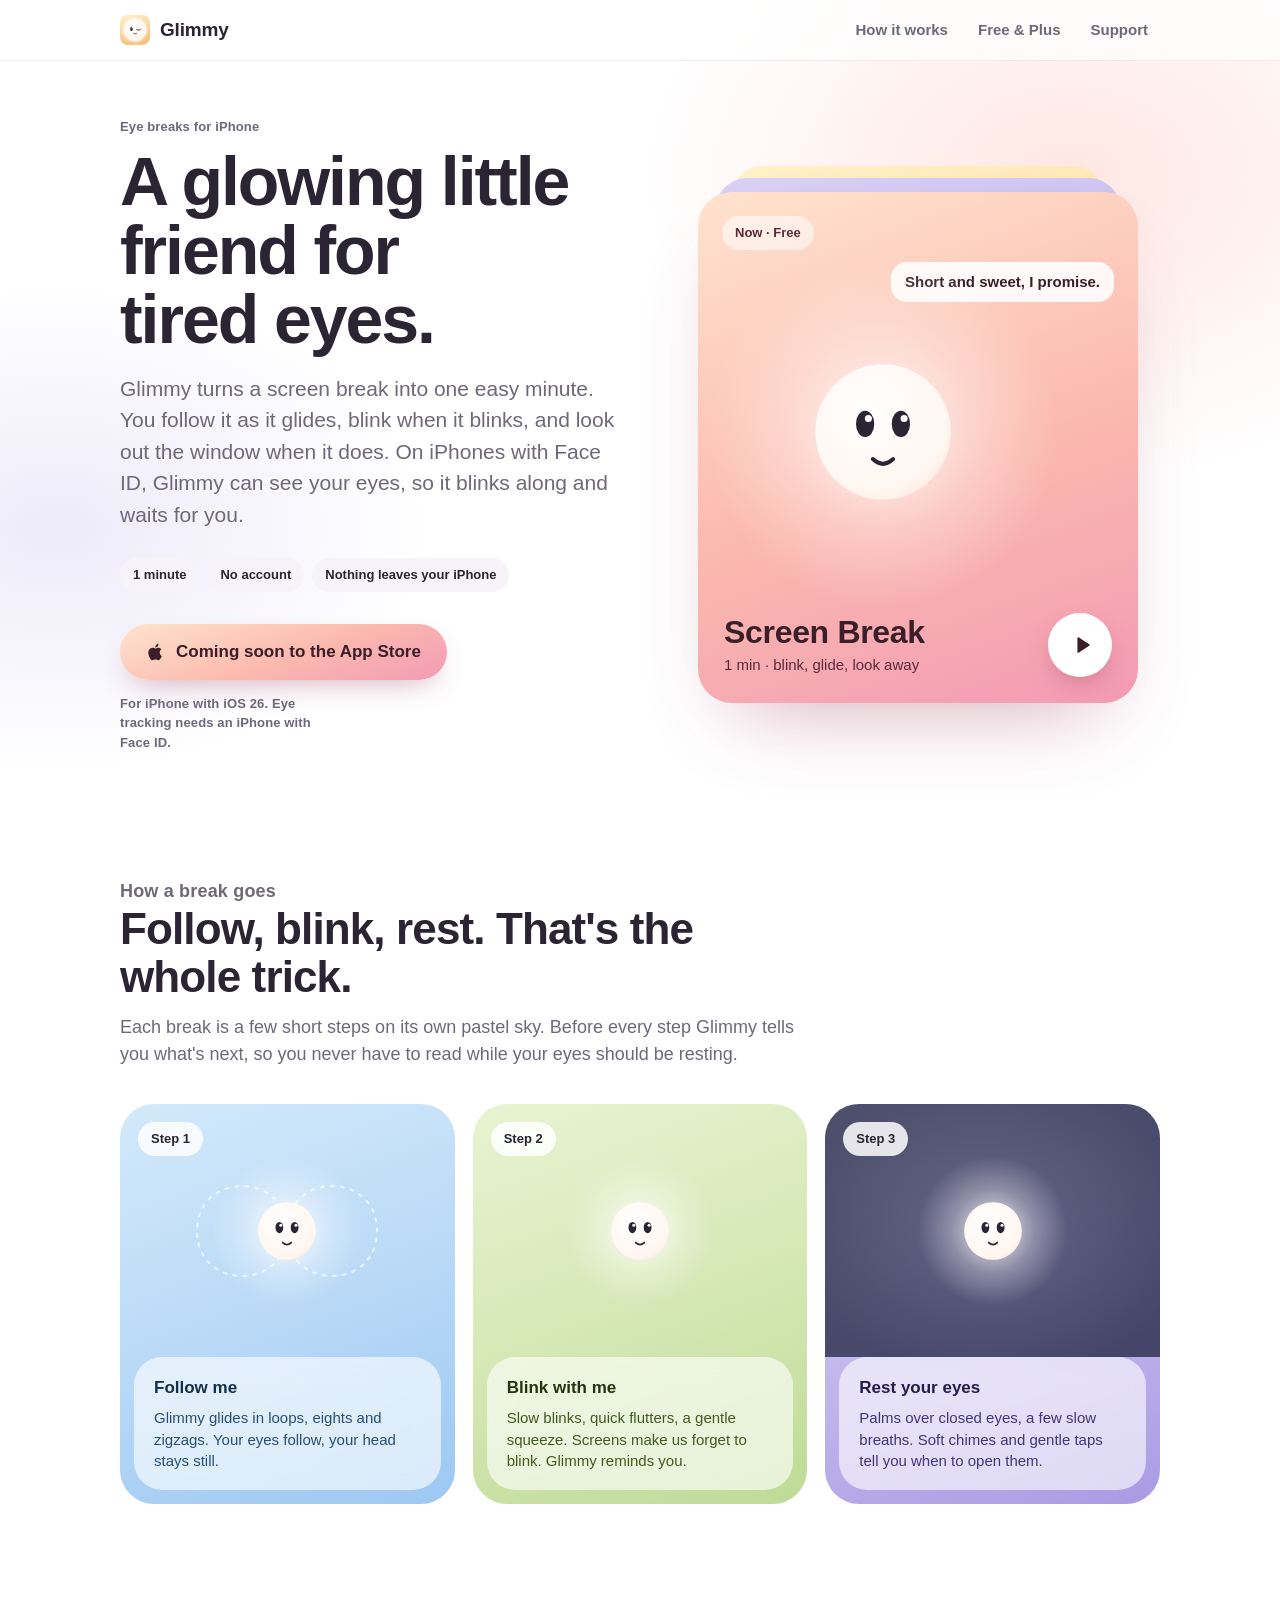
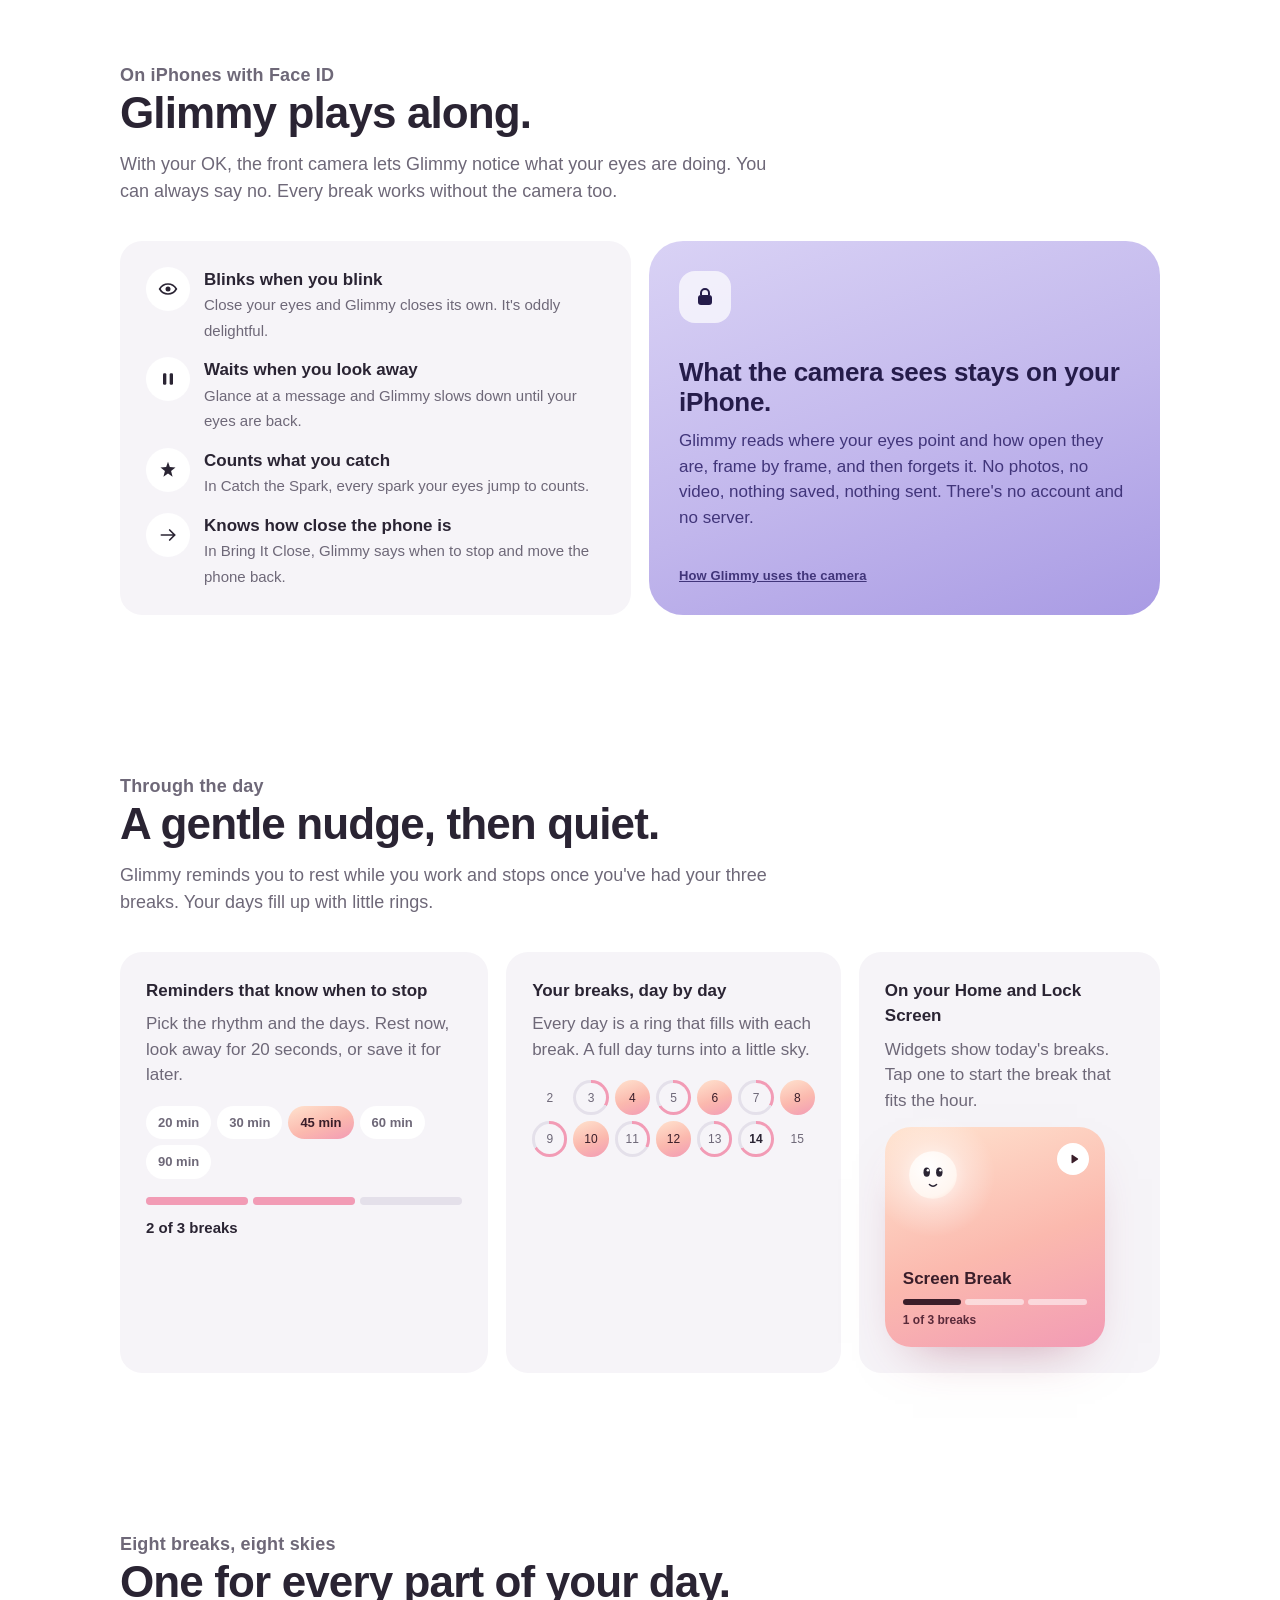
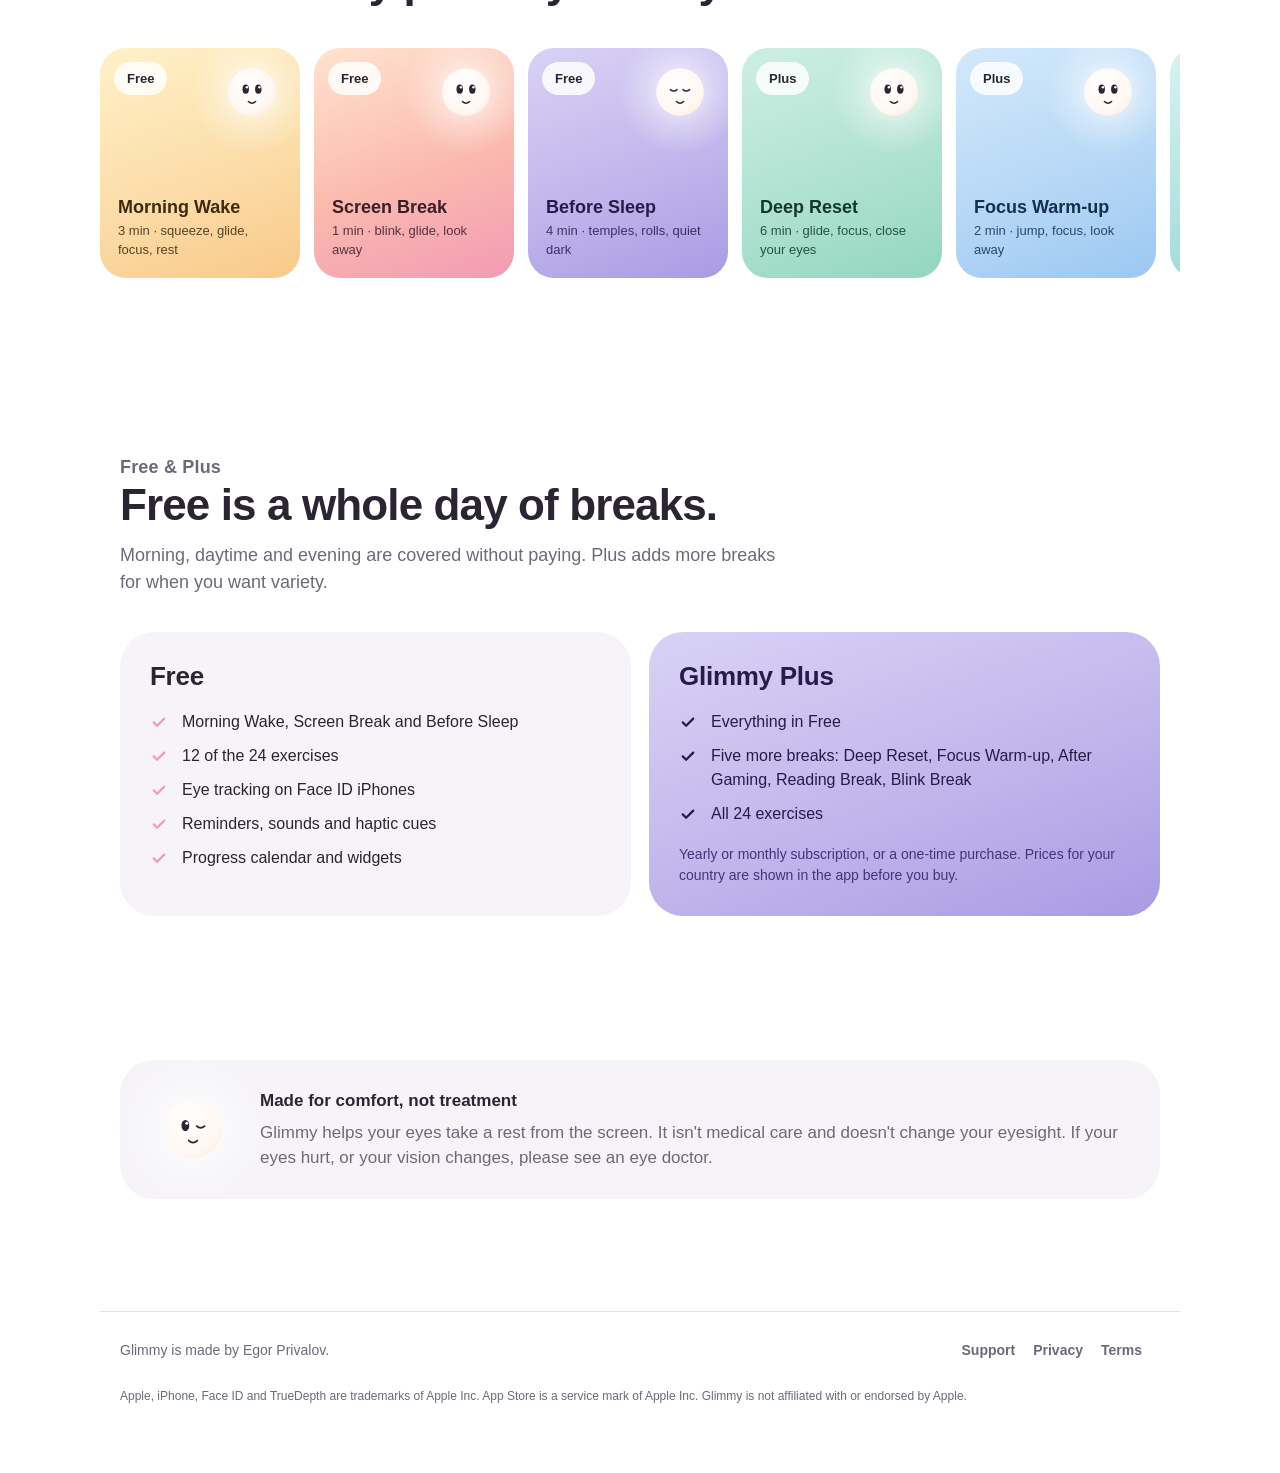
==== index.html @ bb78a847 "Glimmy website: home, privacy, terms, support" ====
<!doctype html>
<html lang="en">
<head>
  <meta charset="utf-8">
  <meta name="viewport" content="width=device-width, initial-scale=1, viewport-fit=cover">
  <title>Glimmy: eye breaks with a glowing friend</title>
  <meta name="description" content="Glimmy is a one-minute eye break for screen days. Follow a glowing little friend, blink with it and look away. On Face ID iPhones it blinks with you and waits when you look away.">
  <meta name="theme-color" content="#FFFFFF">
  <meta property="og:title" content="Glimmy: eye breaks with a glowing friend">
  <meta property="og:description" content="One-minute eye breaks for screen days, with a glowing little friend that blinks with you.">
  <meta property="og:image" content="https://eprivalovdev.github.io/Glimmy-ios/og.png">
  <meta property="og:type" content="website">
  <meta name="twitter:card" content="summary_large_image">
  <link rel="icon" type="image/png" href="favicon.png">
  <link rel="apple-touch-icon" href="apple-touch-icon.png">
  <link rel="stylesheet" href="style.css">
</head>
<body>
<a class="skip" href="#main">Skip to content</a>

<header class="nav">
  <div class="wrap">
    <a class="brand" href="./"><img src="icon.png" alt="">Glimmy</a>
    <nav aria-label="Main">
      <ul>
        <li class="hide-sm"><a class="link" href="#how">How it works</a></li>
        <li class="hide-sm"><a class="link" href="#plans">Free &amp; Plus</a></li>
        <li><a class="link" href="support.html">Support</a></li>
      </ul>
    </nav>
  </div>
</header>

<main id="main">

  <section class="hero" aria-labelledby="hero-title">
    <div class="wrap">
      <div>
        <p class="footnote kicker">Eye breaks for iPhone</p>
        <h1 id="hero-title" class="display">A glowing little friend for tired&nbsp;eyes.</h1>
        <p class="lede">Glimmy turns a screen break into one easy minute. You follow it as it glides, blink when it blinks, and look out the window when it does. On iPhones with Face ID, Glimmy can see your eyes, so it blinks along and waits for you.</p>
        <ul class="facts">
          <li class="chip">1 minute</li>
          <li class="chip">No account</li>
          <li class="chip">Nothing leaves your iPhone</li>
        </ul>
        <div class="cta">
          <span class="pill soon" role="note">
            <svg viewBox="0 0 24 24" aria-hidden="true"><path fill="currentColor" d="M16.4 12.6c0-2.5 2-3.7 2.1-3.8-1.2-1.7-3-1.9-3.6-2-1.5-.2-3 .9-3.8.9-.8 0-2-.9-3.3-.8-1.7 0-3.2 1-4.1 2.5-1.8 3-.5 7.5 1.2 10 .8 1.2 1.8 2.6 3.1 2.5 1.3 0 1.7-.8 3.3-.8 1.5 0 1.9.8 3.3.8 1.4 0 2.2-1.2 3-2.4.9-1.4 1.3-2.7 1.3-2.8 0 0-2.5-1-2.5-4.1zM14 5.2c.7-.8 1.1-1.9 1-3-1 0-2.1.7-2.8 1.5-.6.7-1.2 1.8-1 2.9 1.1.1 2.1-.6 2.8-1.4z"/></svg>
            Coming soon to the App&nbsp;Store
          </span>
          <span class="footnote">For iPhone with iOS 26. Eye tracking needs an iPhone with Face&nbsp;ID.</span>
        </div>
      </div>

      <div class="stack" aria-label="A Glimmy break card: Screen Break, 1 minute">
        <div class="back b1"></div>
        <div class="back b2"></div>
        <div class="sky-card">
          <span class="chip badge">Now · Free</span>
          <div class="bubble" data-lines="Short and sweet, I promise.|One minute together?|The screen can wait a bit.|Come glide with me."></div>
          <div class="hero-glimmy" data-glimmy></div>
          <div class="card-text">
            <p class="headline">Screen Break</p>
            <p>1 min · blink, glide, look away</p>
          </div>
          <span class="play" aria-hidden="true"><svg viewBox="0 0 24 24"><path fill="#3A1E2A" d="M7 4.5v15c0 .8.9 1.3 1.6.8l11.3-7.5c.6-.4.6-1.2 0-1.6L8.6 3.7C7.9 3.2 7 3.7 7 4.5z"/></svg></span>
        </div>
      </div>
    </div>
  </section>

  <section id="how" aria-labelledby="how-title">
    <div class="wrap">
      <div class="section-head reveal">
        <p class="footnote kicker">How a break goes</p>
        <h2 id="how-title" class="title">Follow, blink, rest. That's the whole trick.</h2>
        <p>Each break is a few short steps on its own pastel sky. Before every step Glimmy tells you what's next, so you never have to read while your eyes should be resting.</p>
      </div>
      <div class="scenes">
        <article class="scene noon reveal">
          <div class="stage">
            <span class="chip step">Step 1</span>
            <svg class="trail" viewBox="-110 -75 220 150" aria-hidden="true"><path d="M 0 0 C 0 -60, 90 -60, 90 0 C 90 60, 0 60, 0 0 C 0 -60, -90 -60, -90 0 C -90 60, 0 60, 0 0" fill="none" stroke="#fff" stroke-width="2" stroke-dasharray="3 7" stroke-linecap="round"/></svg>
            <div class="mini" data-glimmy></div>
          </div>
          <div class="panel">
            <h3 class="heading">Follow me</h3>
            <p>Glimmy glides in loops, eights and zigzags. Your eyes follow, your head stays still.</p>
          </div>
        </article>
        <article class="scene spring reveal">
          <div class="stage">
            <span class="chip step">Step 2</span>
            <div class="mini" data-glimmy></div>
          </div>
          <div class="panel">
            <h3 class="heading">Blink with me</h3>
            <p>Slow blinks, quick flutters, a gentle squeeze. Screens make us forget to blink. Glimmy reminds you.</p>
          </div>
        </article>
        <article class="scene dusk reveal">
          <div class="stage">
            <div class="night"></div>
            <span class="chip step">Step 3</span>
            <div class="mini" data-glimmy></div>
          </div>
          <div class="panel">
            <h3 class="heading">Rest your eyes</h3>
            <p>Palms over closed eyes, a few slow breaths. Soft chimes and gentle taps tell you when to open them.</p>
          </div>
        </article>
      </div>
    </div>
  </section>

  <section aria-labelledby="plays-title">
    <div class="wrap">
      <div class="section-head reveal">
        <p class="footnote kicker">On iPhones with Face ID</p>
        <h2 id="plays-title" class="title">Glimmy plays along.</h2>
        <p>With your OK, the front camera lets Glimmy notice what your eyes are doing. You can always say no. Every break works without the camera too.</p>
      </div>
      <div class="plays">
        <div class="tile reveal">
          <ul class="points">
            <li><span class="ico"><svg viewBox="0 0 24 24" aria-hidden="true"><path fill="none" stroke="#2A2433" stroke-width="2" stroke-linecap="round" d="M2 12s3.5-6 10-6 10 6 10 6-3.5 6-10 6S2 12 2 12z"/><circle cx="12" cy="12" r="3" fill="#2A2433"/></svg></span>
              <div><strong>Blinks when you blink</strong><span>Close your eyes and Glimmy closes its own. It's oddly delightful.</span></div></li>
            <li><span class="ico"><svg viewBox="0 0 24 24" aria-hidden="true"><rect x="6" y="5" width="4" height="14" rx="1.5" fill="#2A2433"/><rect x="14" y="5" width="4" height="14" rx="1.5" fill="#2A2433"/></svg></span>
              <div><strong>Waits when you look away</strong><span>Glance at a message and Glimmy slows down until your eyes are back.</span></div></li>
            <li><span class="ico"><svg viewBox="0 0 24 24" aria-hidden="true"><path fill="#2A2433" d="M12 2l2.2 6.3L21 9l-5.3 4.1L17.5 20 12 16.3 6.5 20l1.8-6.9L3 9l6.8-.7z"/></svg></span>
              <div><strong>Counts what you catch</strong><span>In Catch the Spark, every spark your eyes jump to counts.</span></div></li>
            <li><span class="ico"><svg viewBox="0 0 24 24" aria-hidden="true"><path fill="none" stroke="#2A2433" stroke-width="2" stroke-linecap="round" d="M4 12h16M14 6l6 6-6 6"/></svg></span>
              <div><strong>Knows how close the phone is</strong><span>In Bring It Close, Glimmy says when to stop and move the phone back.</span></div></li>
          </ul>
        </div>
        <div class="privacy-card reveal">
          <div class="lock"><svg viewBox="0 0 24 24" width="24" height="24" aria-hidden="true"><rect x="5" y="10" width="14" height="10" rx="3" fill="#251C4A"/><path d="M8 10V8a4 4 0 018 0v2" fill="none" stroke="#251C4A" stroke-width="2"/></svg></div>
          <div>
            <h3 class="headline">What the camera sees stays on your iPhone.</h3>
            <p>Glimmy reads where your eyes point and how open they are, frame by frame, and then forgets it. No photos, no video, nothing saved, nothing sent. There's no account and no server.</p>
          </div>
          <a class="footnote" href="privacy.html#camera" style="color:#41357A">How Glimmy uses the camera</a>
        </div>
      </div>
    </div>
  </section>

  <section aria-labelledby="day-title">
    <div class="wrap">
      <div class="section-head reveal">
        <p class="footnote kicker">Through the day</p>
        <h2 id="day-title" class="title">A gentle nudge, then quiet.</h2>
        <p>Glimmy reminds you to rest while you work and stops once you've had your three breaks. Your days fill up with little rings.</p>
      </div>
      <div class="day">
        <div class="tile reveal">
          <h3 class="heading">Reminders that know when to stop</h3>
          <p>Pick the rhythm and the days. Rest now, look away for 20 seconds, or save it for later.</p>
          <div class="rhythm" aria-hidden="true"><span>20 min</span><span>30 min</span><span class="sel">45 min</span><span>60 min</span><span>90 min</span></div>
          <div class="bars" aria-hidden="true"><i class="on"></i><i class="on"></i><i></i></div>
          <span class="subhead" style="color:var(--ink);font-weight:600">2 of 3 breaks</span>
        </div>
        <div class="tile reveal">
          <h3 class="heading">Your breaks, day by day</h3>
          <p>Every day is a ring that fills with each break. A full day turns into a little sky.</p>
          <div class="cal" aria-hidden="true">
            <b class="none"><span>2</span></b><b style="--p:33"><span>3</span></b><b class="full"><span>4</span></b><b style="--p:66"><span>5</span></b><b class="full"><span>6</span></b><b style="--p:33"><span>7</span></b><b class="full"><span>8</span></b>
            <b style="--p:66"><span>9</span></b><b class="full"><span>10</span></b><b style="--p:33"><span>11</span></b><b class="full"><span>12</span></b><b style="--p:66"><span>13</span></b><b class="today" style="--p:66"><span>14</span></b><b class="none"><span>15</span></b>
          </div>
        </div>
        <div class="tile widget-tile reveal">
          <div>
            <h3 class="heading">On your Home and Lock Screen</h3>
            <p>Widgets show today's breaks. Tap one to start the break that fits the hour.</p>
          </div>
          <div class="mini-widget" aria-hidden="true">
            <div class="g" data-glimmy></div>
            <span class="pd"><svg viewBox="0 0 24 24"><path fill="#3A1E2A" d="M7 4.5v15c0 .8.9 1.3 1.6.8l11.3-7.5c.6-.4.6-1.2 0-1.6L8.6 3.7C7.9 3.2 7 3.7 7 4.5z"/></svg></span>
            <strong>Screen Break</strong>
            <div class="wbars"><i class="on"></i><i></i><i></i></div>
            <small>1 of 3 breaks</small>
          </div>
        </div>
      </div>
    </div>
  </section>

  <section aria-labelledby="prog-title">
    <div class="wrap">
      <div class="section-head reveal">
        <p class="footnote kicker">Eight breaks, eight skies</p>
        <h2 id="prog-title" class="title">One for every part of your day.</h2>
      </div>
      <div class="programs reveal" role="list">
        <div class="prog" role="listitem" style="background:var(--sunrise);color:#3E2A10"><span class="chip">Free</span><div class="g" data-glimmy></div><p class="heading">Morning Wake</p><small>3 min · squeeze, glide, focus, rest</small></div>
        <div class="prog" role="listitem" style="background:var(--dawn);color:#3A1E2A"><span class="chip">Free</span><div class="g" data-glimmy></div><p class="heading">Screen Break</p><small>1 min · blink, glide, look away</small></div>
        <div class="prog" role="listitem" style="background:var(--dusk);color:#251C4A"><span class="chip">Free</span><div class="g" data-glimmy="sleepy"></div><p class="heading">Before Sleep</p><small>4 min · temples, rolls, quiet dark</small></div>
        <div class="prog" role="listitem" style="background:var(--meadow);color:#12382C"><span class="chip">Plus</span><div class="g" data-glimmy></div><p class="heading">Deep Reset</p><small>6 min · glide, focus, close your eyes</small></div>
        <div class="prog" role="listitem" style="background:var(--noon);color:#13304D"><span class="chip">Plus</span><div class="g" data-glimmy></div><p class="heading">Focus Warm-up</p><small>2 min · jump, focus, look away</small></div>
        <div class="prog" role="listitem" style="background:var(--lagoon);color:#0F3936"><span class="chip">Plus</span><div class="g" data-glimmy="wink"></div><p class="heading">After Gaming</p><small>3 min · blink, spiral, soft gaze</small></div>
        <div class="prog" role="listitem" style="background:var(--blossom);color:#3E1729"><span class="chip">Plus</span><div class="g" data-glimmy></div><p class="heading">Reading Break</p><small>2 min · zigzag, near, far</small></div>
        <div class="prog" role="listitem" style="background:var(--spring);color:#26340F"><span class="chip">Plus</span><div class="g" data-glimmy></div><p class="heading">Blink Break</p><small>1 min · slow, flutter, burst, squeeze</small></div>
      </div>
    </div>
  </section>

  <section id="plans" aria-labelledby="plans-title">
    <div class="wrap">
      <div class="section-head reveal">
        <p class="footnote kicker">Free &amp; Plus</p>
        <h2 id="plans-title" class="title">Free is a whole day of breaks.</h2>
        <p>Morning, daytime and evening are covered without paying. Plus adds more breaks for when you want variety.</p>
      </div>
      <div class="plans">
        <div class="plan free reveal">
          <h3 class="headline">Free</h3>
          <ul>
            <li><svg viewBox="0 0 24 24" aria-hidden="true"><path fill="none" stroke="#F29BB5" stroke-width="3" stroke-linecap="round" stroke-linejoin="round" d="M5 12.5l4.5 4.5L19 7.5"/></svg>Morning Wake, Screen Break and Before Sleep</li>
            <li><svg viewBox="0 0 24 24" aria-hidden="true"><path fill="none" stroke="#F29BB5" stroke-width="3" stroke-linecap="round" stroke-linejoin="round" d="M5 12.5l4.5 4.5L19 7.5"/></svg>12 of the 24 exercises</li>
            <li><svg viewBox="0 0 24 24" aria-hidden="true"><path fill="none" stroke="#F29BB5" stroke-width="3" stroke-linecap="round" stroke-linejoin="round" d="M5 12.5l4.5 4.5L19 7.5"/></svg>Eye tracking on Face ID iPhones</li>
            <li><svg viewBox="0 0 24 24" aria-hidden="true"><path fill="none" stroke="#F29BB5" stroke-width="3" stroke-linecap="round" stroke-linejoin="round" d="M5 12.5l4.5 4.5L19 7.5"/></svg>Reminders, sounds and haptic cues</li>
            <li><svg viewBox="0 0 24 24" aria-hidden="true"><path fill="none" stroke="#F29BB5" stroke-width="3" stroke-linecap="round" stroke-linejoin="round" d="M5 12.5l4.5 4.5L19 7.5"/></svg>Progress calendar and widgets</li>
          </ul>
        </div>
        <div class="plan plus reveal">
          <h3 class="headline">Glimmy Plus</h3>
          <ul>
            <li><svg viewBox="0 0 24 24" aria-hidden="true"><path fill="none" stroke="#251C4A" stroke-width="3" stroke-linecap="round" stroke-linejoin="round" d="M5 12.5l4.5 4.5L19 7.5"/></svg>Everything in Free</li>
            <li><svg viewBox="0 0 24 24" aria-hidden="true"><path fill="none" stroke="#251C4A" stroke-width="3" stroke-linecap="round" stroke-linejoin="round" d="M5 12.5l4.5 4.5L19 7.5"/></svg>Five more breaks: Deep Reset, Focus Warm-up, After Gaming, Reading Break, Blink Break</li>
            <li><svg viewBox="0 0 24 24" aria-hidden="true"><path fill="none" stroke="#251C4A" stroke-width="3" stroke-linecap="round" stroke-linejoin="round" d="M5 12.5l4.5 4.5L19 7.5"/></svg>All 24 exercises</li>
          </ul>
          <p class="note">Yearly or monthly subscription, or a one-time purchase. Prices for your country are shown in the app before you buy.</p>
        </div>
      </div>
    </div>
  </section>

  <section aria-label="A note on comfort">
    <div class="wrap">
      <div class="gentle reveal">
        <div class="g" data-glimmy="wink"></div>
        <div>
          <h2 class="heading">Made for comfort, not treatment</h2>
          <p>Glimmy helps your eyes take a rest from the screen. It isn't medical care and doesn't change your eyesight. If your eyes hurt, or your vision changes, please see an eye doctor.</p>
        </div>
      </div>
    </div>
  </section>

</main>

<footer>
  <div class="wrap">
    <span>Glimmy is made by Egor Privalov.</span>
    <nav aria-label="Footer"><a href="support.html">Support</a><a href="privacy.html">Privacy</a><a href="terms.html">Terms</a></nav>
    <p class="tm">Apple, iPhone, Face ID and TrueDepth are trademarks of Apple Inc. App Store is a service mark of Apple Inc. Glimmy is not affiliated with or endorsed by Apple.</p>
  </div>
</footer>

<script src="site.js"></script>
</body>
</html>
---- style.css ----
/* Glimmy site. The app's own design system on the web: pastel program skies, the glowing Glimmy, frosted panels,
   tiles and pills (docs/design-system.md). Light only, like the app. System font = SF Pro on Apple devices. */

:root {
  --ink: #2A2433;
  --sub: #6E6878;
  --tile: #F6F4F8;
  --track: #E4E0EA;
  --bg: #FFFFFF;
  --accent: #F29BB5;

  --dawn: linear-gradient(160deg, #FFE3CF 0%, #FBB9AE 55%, #F29BB5 100%);
  --sunrise: linear-gradient(160deg, #FFF1C9 0%, #FCDDA9 55%, #F9C98A 100%);
  --meadow: linear-gradient(160deg, #CDEFE3 0%, #B0E2D1 55%, #93D6C0 100%);
  --dusk: linear-gradient(160deg, #D9D2F5 0%, #C1B6EC 55%, #A99BE4 100%);
  --noon: linear-gradient(160deg, #D3E9FB 0%, #B7D8F6 55%, #9CC8F2 100%);
  --lagoon: linear-gradient(160deg, #D6F3F1 0%, #B2E3E0 55%, #8FD3CF 100%);
  --blossom: linear-gradient(160deg, #F9DDE8 0%, #F0C2D5 55%, #E7A8C2 100%);
  --spring: linear-gradient(160deg, #E9F3D2 0%, #D3E7B3 55%, #BEDB95 100%);

  --r-card: 34px;
  --r-panel: 28px;
  --r-tile: 22px;
  --side: 20px;
  --max: 1080px;
  --ease-open: cubic-bezier(0.22, 0.9, 0.24, 1);
  color-scheme: light;
}

* { box-sizing: border-box; }
html { -webkit-text-size-adjust: 100%; scroll-behavior: smooth; }
body {
  margin: 0;
  background: var(--bg);
  color: var(--ink);
  font-family: -apple-system, BlinkMacSystemFont, "SF Pro Text", "Inter", "Segoe UI", Roboto, sans-serif;
  font-size: 17px;
  line-height: 1.5;
  -webkit-font-smoothing: antialiased;
  overflow-x: hidden;
}
img { max-width: 100%; display: block; }
a { color: inherit; }
.skip { position: absolute; left: -9999px; }
.skip:focus { left: 12px; top: 12px; background: #fff; padding: 8px 12px; border-radius: 12px; z-index: 10; }

/* Type scale (the app's TypeStyle) */
.display { font-size: clamp(40px, 7vw, 68px); line-height: 1.02; font-weight: 800; letter-spacing: -0.03em; margin: 0; }
.title { font-size: clamp(30px, 4.4vw, 44px); line-height: 1.08; font-weight: 800; letter-spacing: -0.02em; margin: 0; }
.headline { font-size: 26px; line-height: 1.15; font-weight: 700; letter-spacing: -0.01em; margin: 0; }
.heading { font-size: 17px; font-weight: 700; margin: 0; }
.subhead { font-size: 15px; font-weight: 500; color: var(--sub); }
.footnote { font-size: 13px; font-weight: 600; color: var(--sub); letter-spacing: 0.01em; }
.lede { font-size: clamp(18px, 2vw, 21px); line-height: 1.5; color: var(--sub); margin: 18px 0 0; max-width: 34em; }

.wrap { max-width: var(--max); margin: 0 auto; padding: 0 var(--side); }

/* Nav */
.nav { position: sticky; top: 0; z-index: 5; backdrop-filter: saturate(1.4) blur(18px); -webkit-backdrop-filter: saturate(1.4) blur(18px);
  background: rgba(255, 255, 255, 0.72); border-bottom: 1px solid rgba(228, 224, 234, 0.6); }
.nav .wrap { display: flex; align-items: center; justify-content: space-between; height: 60px; }
.brand { display: flex; align-items: center; gap: 10px; text-decoration: none; font-weight: 800; font-size: 19px; letter-spacing: -0.01em; }
.brand img { width: 30px; height: 30px; border-radius: 8px; }
.nav ul { display: flex; gap: 6px; list-style: none; margin: 0; padding: 0; }
.nav a.link { text-decoration: none; font-size: 15px; font-weight: 600; color: var(--sub); padding: 8px 12px; border-radius: 999px; transition: background .2s, color .2s; }
.nav a.link:hover, .nav a.link[aria-current="page"] { background: var(--tile); color: var(--ink); }
@media (max-width: 560px) { .nav .hide-sm { display: none; } }

/* Pills */
.pill { display: inline-flex; align-items: center; gap: 10px; height: 56px; padding: 0 26px; border-radius: 999px; font-weight: 700;
  font-size: 17px; text-decoration: none; background: var(--dawn); color: #3A1E2A; box-shadow: 0 12px 30px -12px rgba(160, 60, 90, .45);
  transition: transform .2s var(--ease-open); }
.pill:hover { transform: translateY(-1px) scale(1.01); }
.pill:active { transform: scale(0.96); }
.pill.soon { cursor: default; }
.pill svg { width: 20px; height: 20px; }
.chip { display: inline-flex; align-items: center; gap: 6px; padding: 7px 13px; border-radius: 999px; font-size: 13px; font-weight: 600;
  background: rgba(255, 255, 255, 0.85); color: var(--ink); }

/* ───────── Hero ───────── */
.hero { position: relative; padding: 56px 0 40px; }
.hero::before { content: ""; position: absolute; inset: -20% -10% auto; height: 120%; z-index: -1;
  background: radial-gradient(40% 50% at 78% 30%, rgba(251, 185, 174, .35), transparent 70%),
              radial-gradient(35% 40% at 12% 70%, rgba(193, 182, 236, .28), transparent 70%); }
.hero .wrap { display: grid; grid-template-columns: 1.05fr 1fr; gap: 48px; align-items: center; }
.hero .facts { display: flex; flex-wrap: wrap; gap: 8px; margin: 28px 0 0; padding: 0; list-style: none; }
.hero .facts li { background: var(--tile); }
.hero .cta { margin-top: 32px; display: flex; flex-wrap: wrap; align-items: center; gap: 14px; }
.hero .cta .footnote { max-width: 16em; }
@media (max-width: 860px) { .hero .wrap { grid-template-columns: 1fr; gap: 36px; } .hero { padding-top: 32px; } }

/* The stack of sky cards behind the hero card (like Today) */
.stack { position: relative; aspect-ratio: 0.82; max-width: 440px; width: 100%; justify-self: center; }
.stack .back { position: absolute; left: 0; right: 0; bottom: 0; top: 26px; border-radius: var(--r-card); }
.stack .back.b1 { background: var(--sunrise); transform: translateY(-26px) scale(0.84); transform-origin: top center; }
.stack .back.b2 { background: var(--dusk); transform: translateY(-14px) scale(0.92); transform-origin: top center; }
.sky-card { position: absolute; left: 0; right: 0; bottom: 0; top: 26px; border-radius: var(--r-card); background: var(--dawn); overflow: hidden;
  box-shadow: 0 40px 80px -40px rgba(160, 60, 90, .45); }
.sky-card .badge { position: absolute; left: 24px; top: 24px; color: #5A2A3A; background: rgba(255, 255, 255, .55); }
.sky-card .bubble { position: absolute; right: 24px; top: 70px; max-width: 58%; background: rgba(255, 255, 255, .88); color: #3A1E2A;
  border-radius: 16px; padding: 10px 14px; font-size: 15px; font-weight: 600; line-height: 1.3;
  opacity: 0; transform: translate(-10px, 8px) scale(.85); transform-origin: left bottom;
  transition: opacity .45s var(--ease-open), transform .45s cubic-bezier(.34, 1.4, .5, 1); }
.sky-card .bubble.on { opacity: 1; transform: none; }
.sky-card .card-text { position: absolute; left: 26px; right: 110px; bottom: 26px; color: #3A1E2A; }
.sky-card .card-text .headline { font-size: clamp(26px, 3.2vw, 32px); font-weight: 800; color: #3A1E2A; margin: 0; }
.sky-card .card-text p:not(.headline) { margin: 4px 0 0; font-size: 15px; font-weight: 500; color: #5A2A3A; }
.sky-card .play { position: absolute; right: 26px; bottom: 26px; width: 64px; height: 64px; border-radius: 50%; background: #fff;
  display: grid; place-items: center; box-shadow: 0 10px 24px -6px rgba(160, 60, 90, .4); }
.sky-card .play svg { width: 22px; height: 22px; margin-left: 3px; }
.hero-glimmy { position: absolute; left: 42%; top: 47%; width: 80%; transform: translate(-50%, -50%); pointer-events: none; }

/* ───────── Glimmy (SVG) ───────── */
.glimmy { display: block; width: 100%; height: auto; overflow: visible; }
.glimmy .face { transition: transform .25s ease-out; }
.glimmy .eye { transform-box: fill-box; transform-origin: center; }
.glimmy.blink .eye { animation: blink .18s ease-in-out; }
@keyframes blink { 50% { transform: scaleY(0.1); } }
.glimmy .glow { animation: breathe 4.6s ease-in-out infinite; transform-box: fill-box; transform-origin: center; }
@keyframes breathe { 50% { transform: scale(1.06); opacity: .85; } }

/* ───────── Sections ───────── */
section { padding: 72px 0; }
.kicker { margin: 0 0 10px; }
.section-head { max-width: 40em; margin-bottom: 36px; }
.section-head p { color: var(--sub); margin: 14px 0 0; font-size: 18px; }

/* Three scenes of a break */
.scenes { display: grid; grid-template-columns: repeat(3, 1fr); gap: 18px; }
@media (max-width: 860px) { .scenes { grid-template-columns: 1fr; } }
.scene { border-radius: var(--r-card); overflow: hidden; display: flex; flex-direction: column; min-height: 400px; }
.scene .stage { position: relative; flex: 1; min-height: 240px; }
.scene .panel { margin: 0 14px 14px; padding: 18px 20px; border-radius: var(--r-panel); background: rgba(255, 255, 255, .62);
  -webkit-backdrop-filter: blur(12px); backdrop-filter: blur(12px); }
.scene .panel p { margin: 6px 0 0; font-size: 15px; line-height: 1.45; }
.scene.noon { background: var(--noon); color: #13304D; }
.scene.noon .panel p { color: #274F75; }
.scene.spring { background: var(--spring); color: #26340F; }
.scene.spring .panel p { color: #435A1E; }
.scene.dusk { background: var(--dusk); color: #251C4A; }
.scene.dusk .panel p { color: #41357A; }
.scene .mini { position: absolute; width: 150px; left: 50%; top: 50%; transform: translate(-50%, -50%); }
.scene .path { position: absolute; inset: 0; width: 100%; height: 100%; }
/* Glimmy glides a figure eight around the stage centre (the follow path), as in a break. */
.scene.noon .mini { left: 50%; top: 50%; transform: none; margin: 0;
  offset-path: path("M 0 0 C 0 -60, 90 -60, 90 0 C 90 60, 0 60, 0 0 C 0 -60, -90 -60, -90 0 C -90 60, 0 60, 0 0");
  offset-rotate: 0deg; offset-anchor: 75px 75px; animation: glide 8s ease-in-out infinite; }
.scene.noon .trail { position: absolute; left: 50%; top: 50%; width: 220px; height: 150px; transform: translate(-50%, -50%); opacity: .7; }
@keyframes glide { from { offset-distance: 0%; } to { offset-distance: 100%; } }
.scene.spring .mini .eye { animation: slowblink 3.2s ease-in-out infinite; }
@keyframes slowblink { 0%, 35% { transform: scaleY(1); } 45%, 75% { transform: scaleY(0.1); } 85%, 100% { transform: scaleY(1); } }
.scene.dusk .stage { background: radial-gradient(60% 60% at 50% 50%, rgba(20, 26, 54, .0), rgba(20, 26, 54, .35)); }
.scene.dusk .night { position: absolute; inset: 0; background: rgba(20, 26, 54, .55); animation: night 8s ease-in-out infinite; }
@keyframes night { 0%, 100% { opacity: .15; } 40%, 70% { opacity: .75; } }
.scene.dusk .mini { animation: breath 8s ease-in-out infinite; }
@keyframes breath { 0%, 100% { transform: translate(-50%, -50%) scale(.88); } 40% { transform: translate(-50%, -50%) scale(1.06); } }
.scene.dusk .mini .eye { animation: rest 8s ease-in-out infinite; }
@keyframes rest { 0%, 12%, 88%, 100% { transform: scaleY(1); } 20%, 80% { transform: scaleY(0.1); } }
.scene .step { position: absolute; left: 18px; top: 18px; }

/* Plays along (camera) */
.plays { display: grid; grid-template-columns: 1fr 1fr; gap: 18px; align-items: stretch; }
@media (max-width: 860px) { .plays { grid-template-columns: 1fr; } }
.tile { background: var(--tile); border-radius: var(--r-tile); padding: 26px; }
.tile p { margin: 8px 0 0; color: var(--sub); }
.points { list-style: none; padding: 0; margin: 0; display: grid; gap: 14px; }
.points li { display: grid; grid-template-columns: 44px 1fr; gap: 14px; align-items: start; }
.points .ico { width: 44px; height: 44px; border-radius: 50%; background: #fff; display: grid; place-items: center; }
.points .ico svg { width: 20px; height: 20px; }
.points strong { display: block; font-size: 17px; }
.points span { color: var(--sub); font-size: 15px; }
.privacy-card { background: var(--dusk); color: #251C4A; border-radius: var(--r-card); padding: 30px; display: flex; flex-direction: column; justify-content: space-between; gap: 22px; }
.privacy-card p { margin: 10px 0 0; color: #41357A; }
.privacy-card .lock { width: 52px; height: 52px; border-radius: 16px; background: rgba(255, 255, 255, .7); display: grid; place-items: center; }

/* Day: reminders + progress + widget */
.day { display: grid; grid-template-columns: 1.1fr 1fr 0.9fr; gap: 18px; }
@media (max-width: 960px) { .day { grid-template-columns: 1fr 1fr; } .day .widget-tile { grid-column: span 2; } }
@media (max-width: 620px) { .day { grid-template-columns: 1fr; } .day .widget-tile { grid-column: auto; } }
.bars { display: flex; gap: 5px; margin: 18px 0 10px; }
.bars i { flex: 1; height: 8px; border-radius: 4px; background: var(--track); overflow: hidden; position: relative; }
.bars i::after { content: ""; position: absolute; inset: 0; background: var(--accent); transform: scaleX(0); transform-origin: left; transition: transform .8s cubic-bezier(.34, 1.3, .5, 1); }
.in .bars i.on::after { transform: scaleX(1); }
.in .bars i.on:nth-child(2)::after { transition-delay: .15s; }
.rhythm { display: flex; gap: 6px; flex-wrap: wrap; margin-top: 18px; }
.rhythm span { padding: 7px 12px; border-radius: 999px; background: #fff; font-size: 13px; font-weight: 600; color: var(--sub); }
.rhythm span.sel { background: var(--dawn); color: #3A1E2A; }
.cal { display: grid; grid-template-columns: repeat(7, 1fr); gap: 6px; margin-top: 18px; }
.cal b { aspect-ratio: 1; border-radius: 50%; display: grid; place-items: center; font-size: 12px; font-weight: 500; color: var(--sub);
  --p: 0; background: conic-gradient(var(--accent) calc(var(--p) * 1%), var(--track) 0) ; position: relative; }
.cal b::before { content: ""; position: absolute; inset: 3px; border-radius: 50%; background: var(--tile); }
.cal b span { position: relative; }
.cal b.full { background: var(--dawn); color: #3A1E2A; }
.cal b.full::before { display: none; }
.cal b.none { background: transparent; }
.cal b.none::before { display: none; }
.cal b.today span { font-weight: 800; color: var(--ink); }
.widget-tile { display: flex; flex-direction: column; gap: 14px; }
.mini-widget { aspect-ratio: 1; max-width: 220px; border-radius: 26px; background: var(--dawn); padding: 18px; position: relative; color: #3A1E2A;
  display: flex; flex-direction: column; justify-content: flex-end; box-shadow: 0 24px 50px -28px rgba(160, 60, 90, .5); }
.mini-widget .g { position: absolute; left: -14px; top: -14px; width: 124px; }
.mini-widget .pd { position: absolute; right: 16px; top: 16px; width: 32px; height: 32px; border-radius: 50%; background: #fff; display: grid; place-items: center; }
.mini-widget .pd svg { width: 12px; height: 12px; margin-left: 2px; }
.mini-widget .wbars { display: flex; gap: 4px; margin: 8px 0 6px; }
.mini-widget .wbars i { flex: 1; height: 6px; border-radius: 3px; background: rgba(255, 255, 255, .55); }
.mini-widget .wbars i.on { background: #3A1E2A; }
.mini-widget small { font-size: 12px; font-weight: 600; color: #5A2A3A; }

/* Programs strip */
.programs { display: flex; gap: 14px; overflow-x: auto; padding: 6px var(--side) 18px; margin: 0 calc(var(--side) * -1); scroll-snap-type: x mandatory; scrollbar-width: none; }
.programs::-webkit-scrollbar { display: none; }
.prog { flex: 0 0 200px; height: 230px; border-radius: 26px; padding: 18px; display: flex; flex-direction: column; justify-content: flex-end;
  scroll-snap-align: start; position: relative; }
.prog .heading { font-size: 18px; }
.prog small { font-size: 13px; font-weight: 500; opacity: .85; }
.prog .chip { position: absolute; top: 14px; left: 14px; }
.prog .g { position: absolute; width: 124px; right: -14px; top: -18px; }

/* Free & Plus */
.plans { display: grid; grid-template-columns: 1fr 1fr; gap: 18px; }
@media (max-width: 760px) { .plans { grid-template-columns: 1fr; } }
.plan { border-radius: var(--r-card); padding: 30px; }
.plan.free { background: var(--tile); }
.plan.plus { background: var(--dusk); color: #251C4A; }
.plan ul { margin: 18px 0 0; padding: 0; list-style: none; display: grid; gap: 10px; }
.plan li { display: grid; grid-template-columns: 22px 1fr; gap: 10px; font-size: 16px; }
.plan li svg { width: 18px; height: 18px; margin-top: 3px; }
.plan .note { margin: 18px 0 0; font-size: 14px; color: var(--sub); }
.plan.plus .note { color: #41357A; }

/* Comfort note */
.gentle { display: grid; grid-template-columns: auto 1fr; gap: 22px; align-items: center; background: var(--tile); border-radius: var(--r-card); padding: 28px; }
.gentle .g { width: 150px; margin: -40px -30px; }
.gentle p { margin: 6px 0 0; color: var(--sub); }
@media (max-width: 560px) { .gentle { grid-template-columns: 1fr; } }

/* Footer */
footer { padding: 40px 0 56px; color: var(--sub); font-size: 14px; }
footer .wrap { display: flex; flex-wrap: wrap; gap: 14px 28px; justify-content: space-between; border-top: 1px solid var(--track); padding-top: 28px; }
footer nav a { margin-right: 18px; font-weight: 600; text-decoration: none; }
footer nav a:hover { color: var(--ink); }
footer .tm { flex-basis: 100%; font-size: 12px; }

/* ───────── Legal pages ───────── */
.doc-hero { padding: 48px 0 8px; }
.doc-hero .wrap { display: flex; align-items: center; gap: 22px; }
.doc-hero .g { width: 150px; flex: none; margin: -40px -30px -40px -36px; }
.doc { display: grid; grid-template-columns: 220px 1fr; gap: 48px; padding: 24px 0 40px; }
@media (max-width: 860px) { .doc { grid-template-columns: 1fr; gap: 12px; } .toc { position: static !important; } }
.toc { position: sticky; top: 84px; align-self: start; background: var(--tile); border-radius: var(--r-tile); padding: 18px 20px; }
.toc ol { margin: 8px 0 0; padding-left: 18px; font-size: 14px; color: var(--sub); }
.toc a { text-decoration: none; }
.toc a:hover { color: var(--ink); }
.prose { max-width: 42em; }
.prose h2 { font-size: 22px; letter-spacing: -0.01em; margin: 36px 0 8px; scroll-margin-top: 80px; }
.prose p, .prose li { color: #3D3646; }
.prose .short { background: var(--dawn); color: #3A1E2A; border-radius: var(--r-tile); padding: 20px 22px; margin: 0 0 8px; }
.prose .short p { color: #3A1E2A; margin: 0; }
.prose .meta { color: var(--sub); font-size: 14px; }

/* FAQ */
.faq { display: grid; gap: 10px; max-width: 46em; }
.faq details { background: var(--tile); border-radius: var(--r-tile); padding: 0 22px; transition: background .2s; }
.faq details[open] { background: #F1EEF5; }
.faq summary { cursor: pointer; list-style: none; padding: 18px 0; font-weight: 700; display: flex; justify-content: space-between; gap: 14px; }
.faq summary::-webkit-details-marker { display: none; }
.faq summary::after { content: ""; width: 10px; height: 10px; border-right: 2px solid var(--sub); border-bottom: 2px solid var(--sub);
  transform: rotate(45deg); transition: transform .3s var(--ease-open); margin-top: 4px; flex: none; }
.faq details[open] summary::after { transform: rotate(-135deg); margin-top: 9px; }
.faq details p { margin: 0 0 18px; color: #3D3646; }
.contact { margin-top: 32px; display: flex; flex-wrap: wrap; align-items: center; gap: 16px; }

/* Reveal on scroll */
.reveal { opacity: 0; transform: translateY(18px); transition: opacity .7s var(--ease-open), transform .7s var(--ease-open); }
.reveal.in { opacity: 1; transform: none; }

@media (prefers-reduced-motion: reduce) {
  *, *::before, *::after { animation: none !important; transition: none !important; }
  .reveal { opacity: 1; transform: none; }
  .scene.noon .mini { offset-distance: 30%; }
}
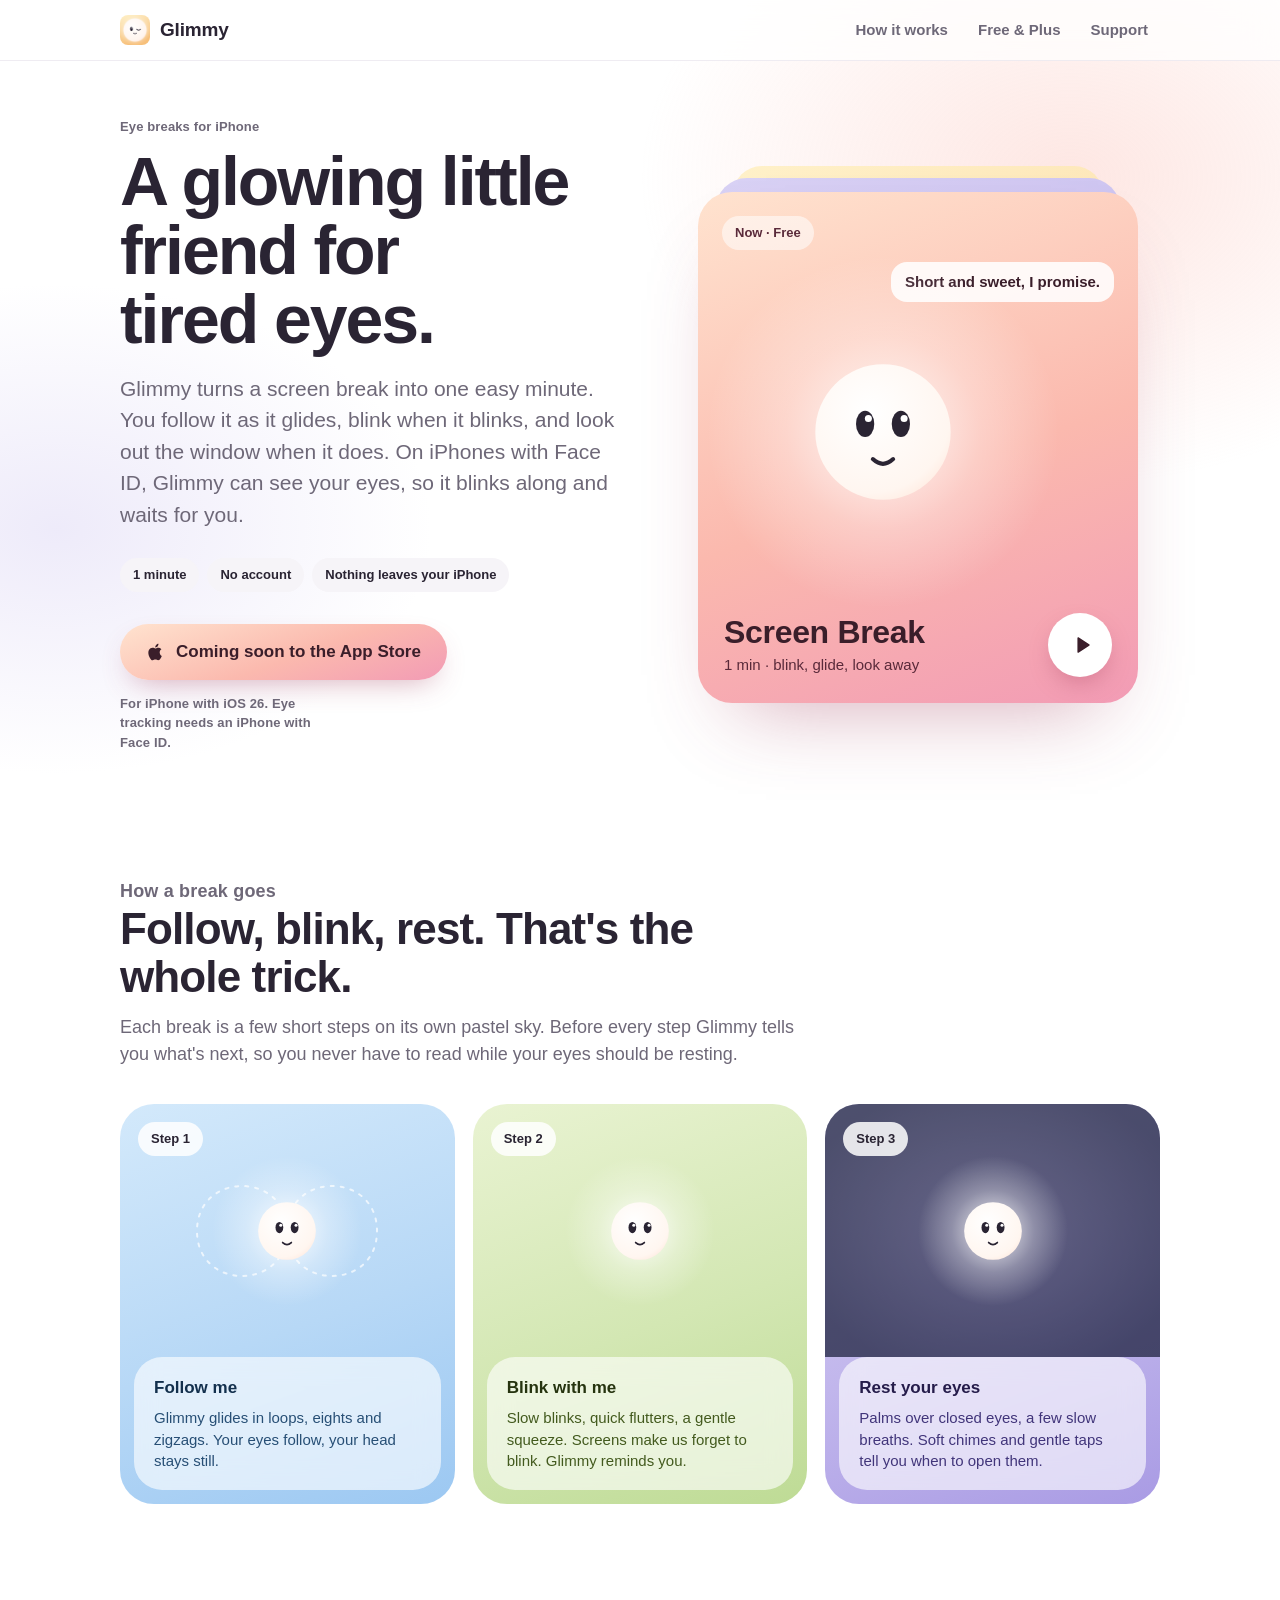
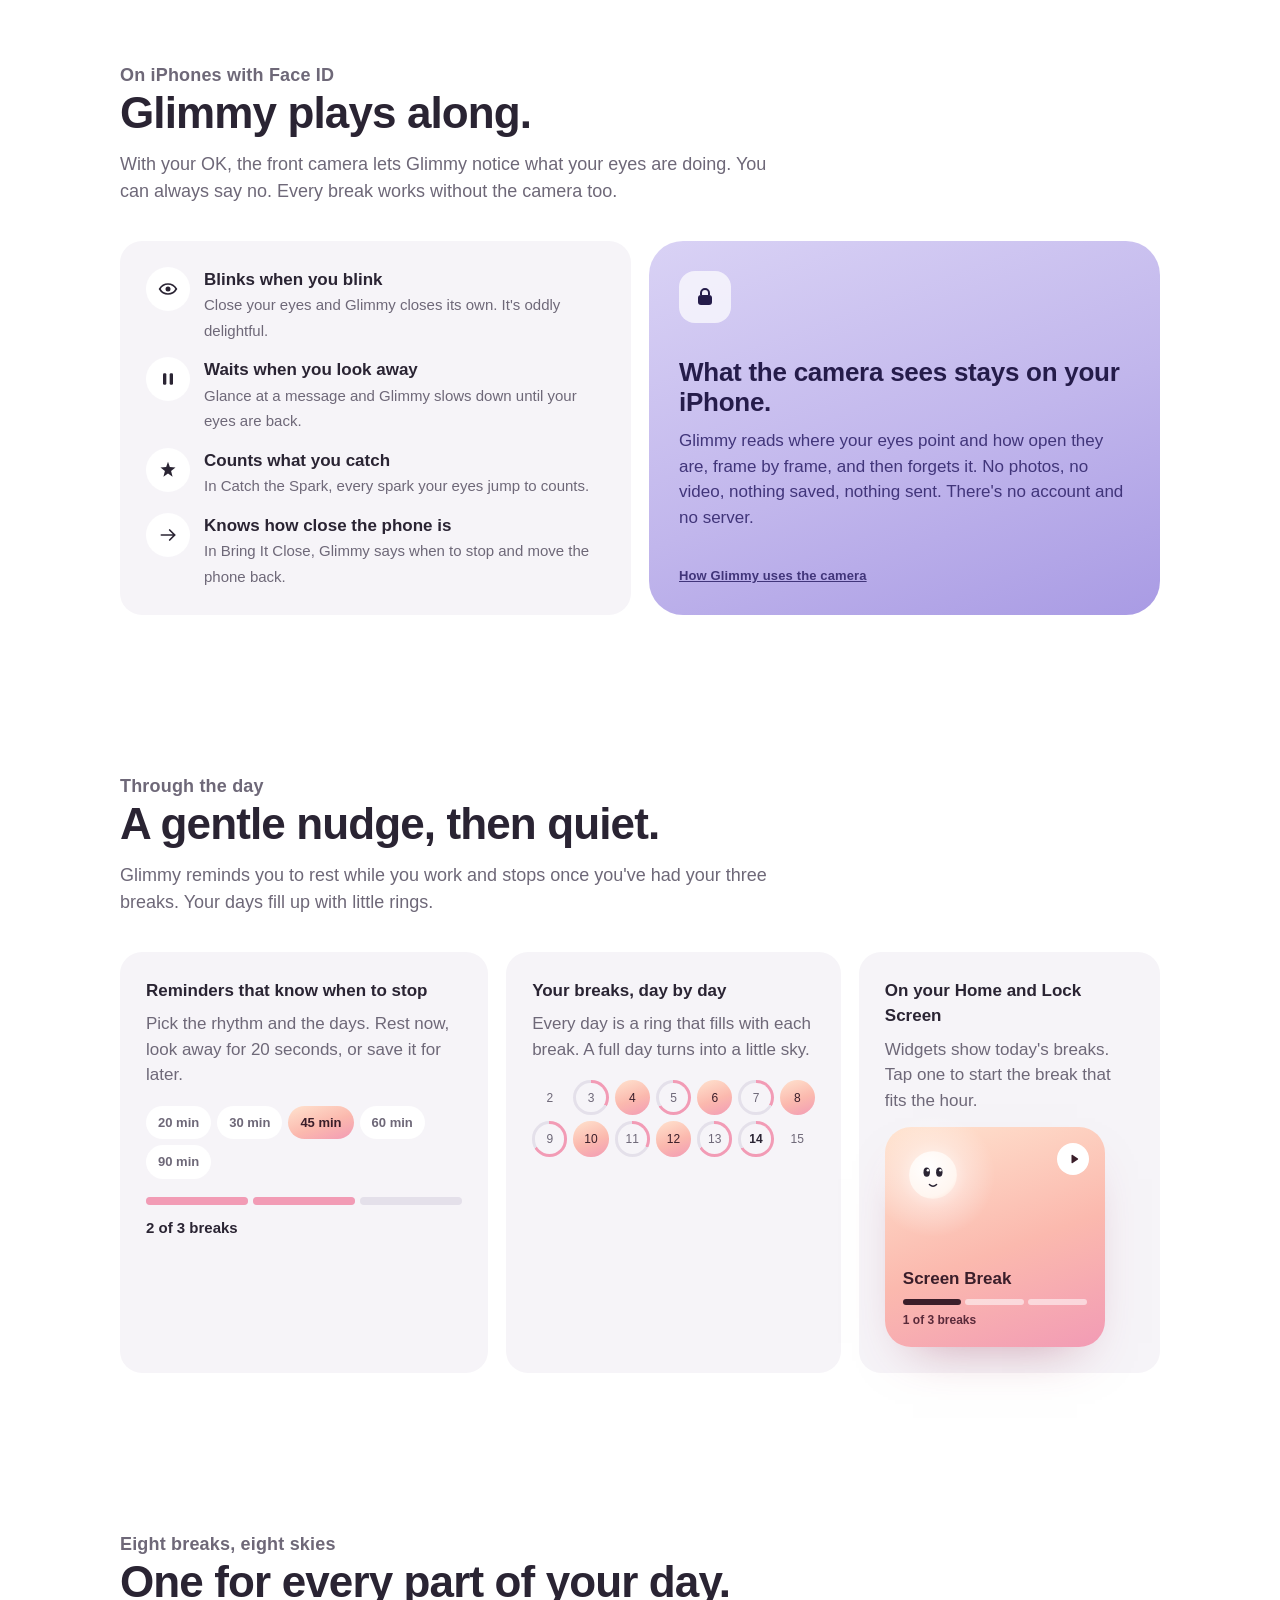
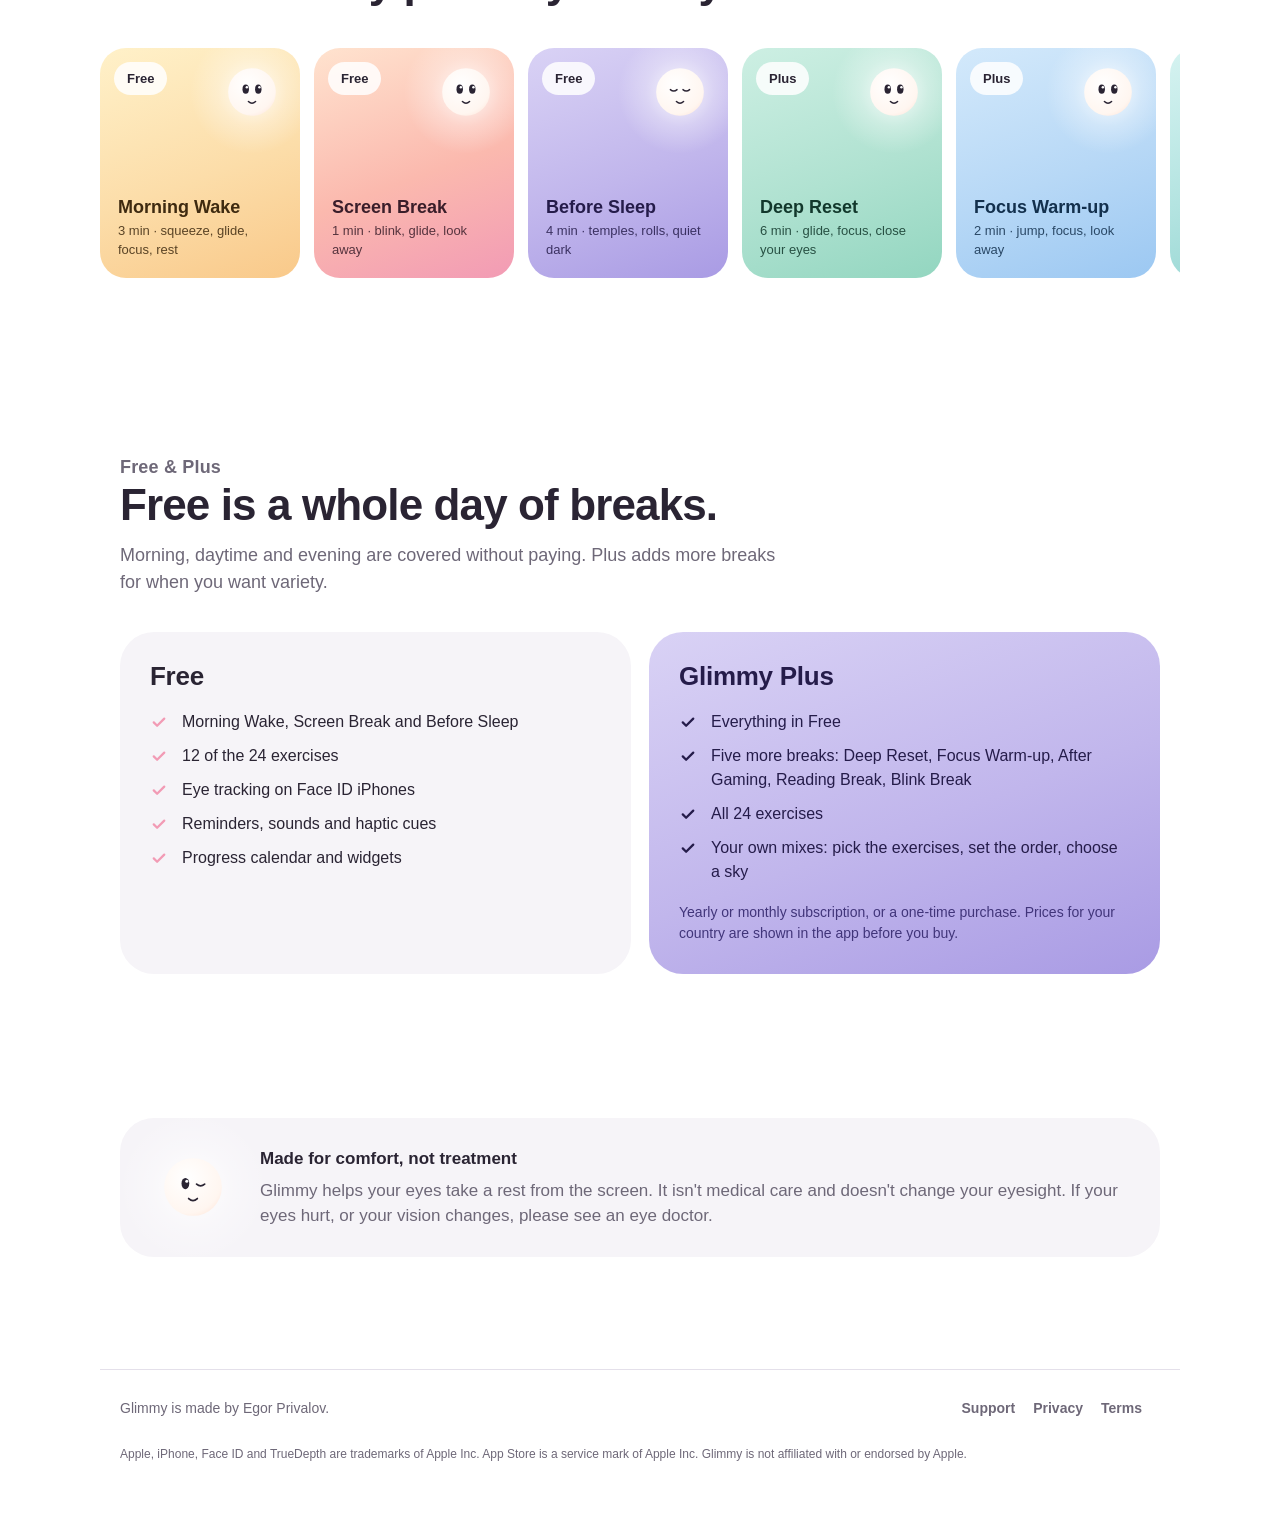
==== commit 78be7f78: "Plus: your own mixes" ====
--- a/index.html
+++ b/index.html
@@ -8,7 +8,7 @@
   <meta name="theme-color" content="#FFFFFF">
   <meta property="og:title" content="Glimmy: eye breaks with a glowing friend">
   <meta property="og:description" content="One-minute eye breaks for screen days, with a glowing little friend that blinks with you.">
-  <meta property="og:image" content="https://eprivalovdev.github.io/Glimmy-ios/og.png">
+  <meta property="og:image" content="https://eprivalovdev.github.io/glimmy-ios/og.png">
   <meta property="og:type" content="website">
   <meta name="twitter:card" content="summary_large_image">
   <link rel="icon" type="image/png" href="favicon.png">
@@ -229,6 +229,7 @@
             <li><svg viewBox="0 0 24 24" aria-hidden="true"><path fill="none" stroke="#251C4A" stroke-width="3" stroke-linecap="round" stroke-linejoin="round" d="M5 12.5l4.5 4.5L19 7.5"/></svg>Everything in Free</li>
             <li><svg viewBox="0 0 24 24" aria-hidden="true"><path fill="none" stroke="#251C4A" stroke-width="3" stroke-linecap="round" stroke-linejoin="round" d="M5 12.5l4.5 4.5L19 7.5"/></svg>Five more breaks: Deep Reset, Focus Warm-up, After Gaming, Reading Break, Blink Break</li>
             <li><svg viewBox="0 0 24 24" aria-hidden="true"><path fill="none" stroke="#251C4A" stroke-width="3" stroke-linecap="round" stroke-linejoin="round" d="M5 12.5l4.5 4.5L19 7.5"/></svg>All 24 exercises</li>
+            <li><svg viewBox="0 0 24 24" aria-hidden="true"><path fill="none" stroke="#251C4A" stroke-width="3" stroke-linecap="round" stroke-linejoin="round" d="M5 12.5l4.5 4.5L19 7.5"/></svg>Your own mixes: pick the exercises, set the order, choose a sky</li>
           </ul>
           <p class="note">Yearly or monthly subscription, or a one-time purchase. Prices for your country are shown in the app before you buy.</p>
         </div>
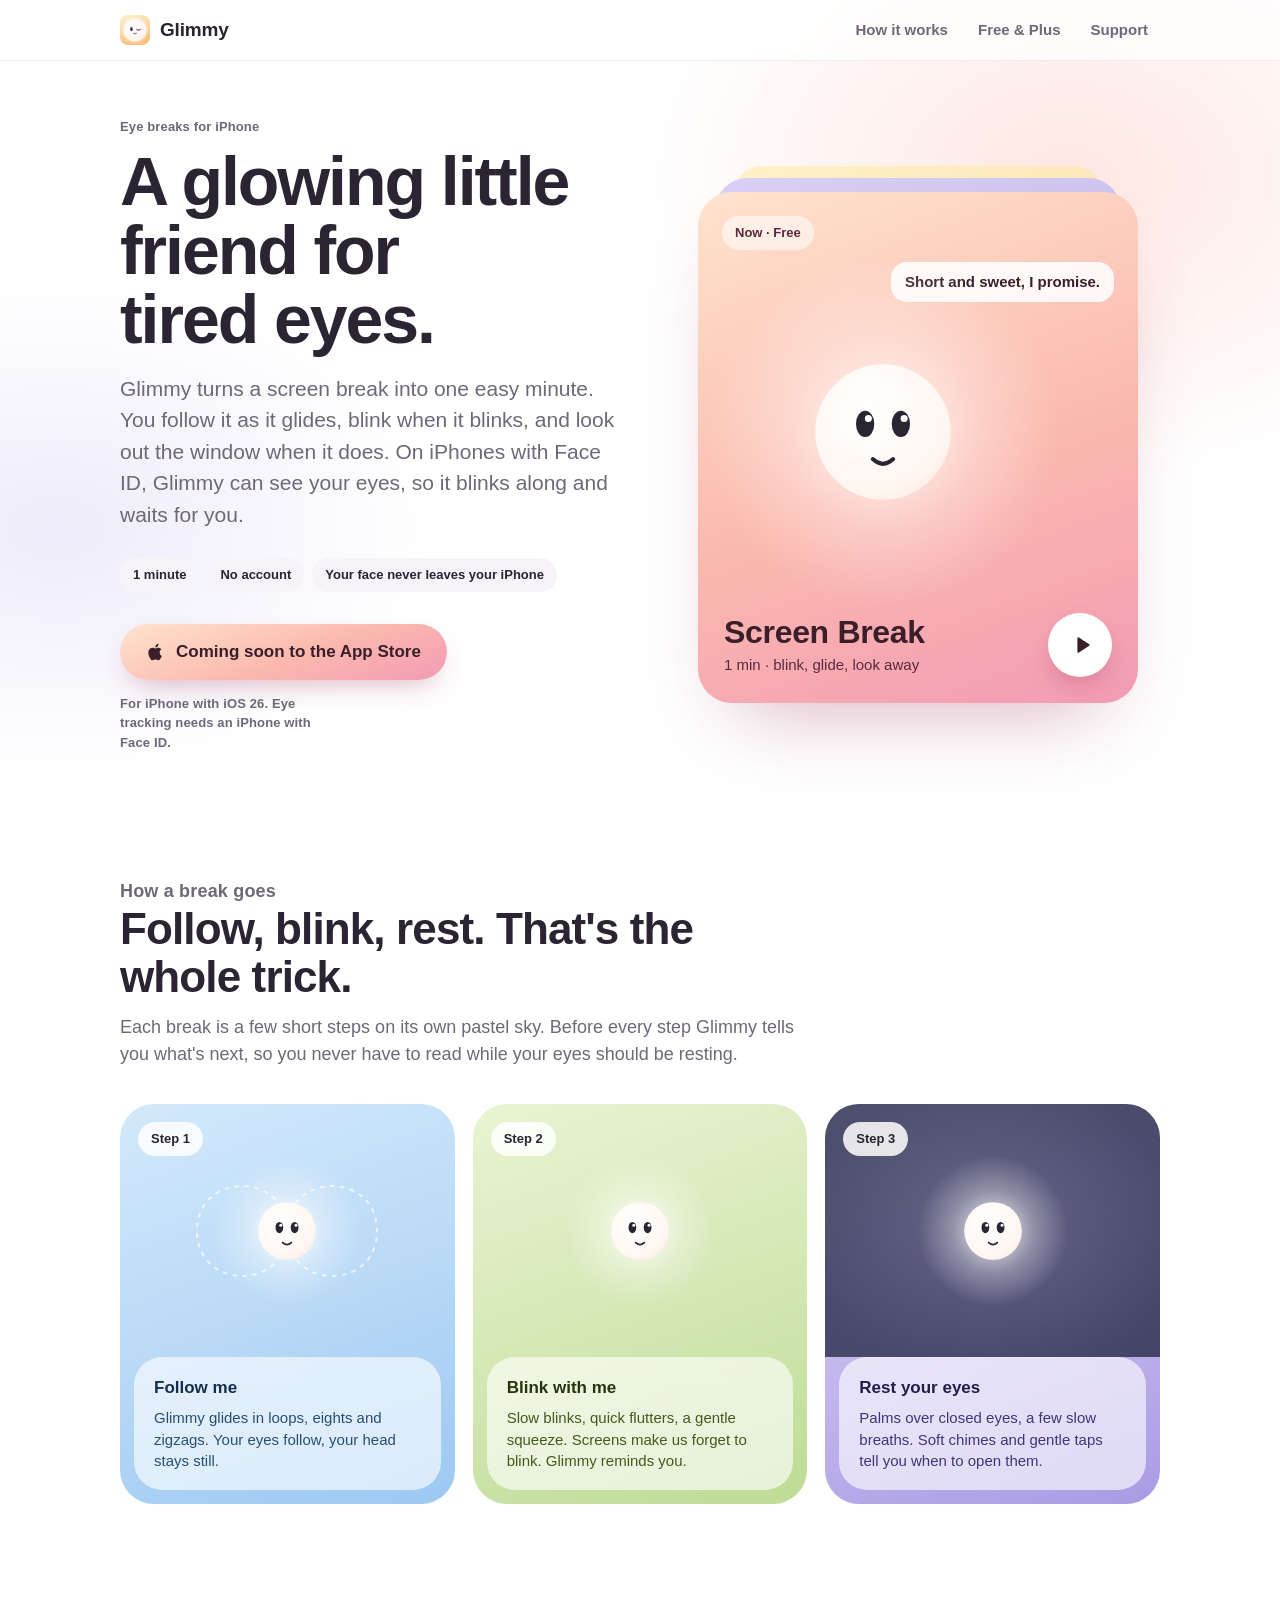
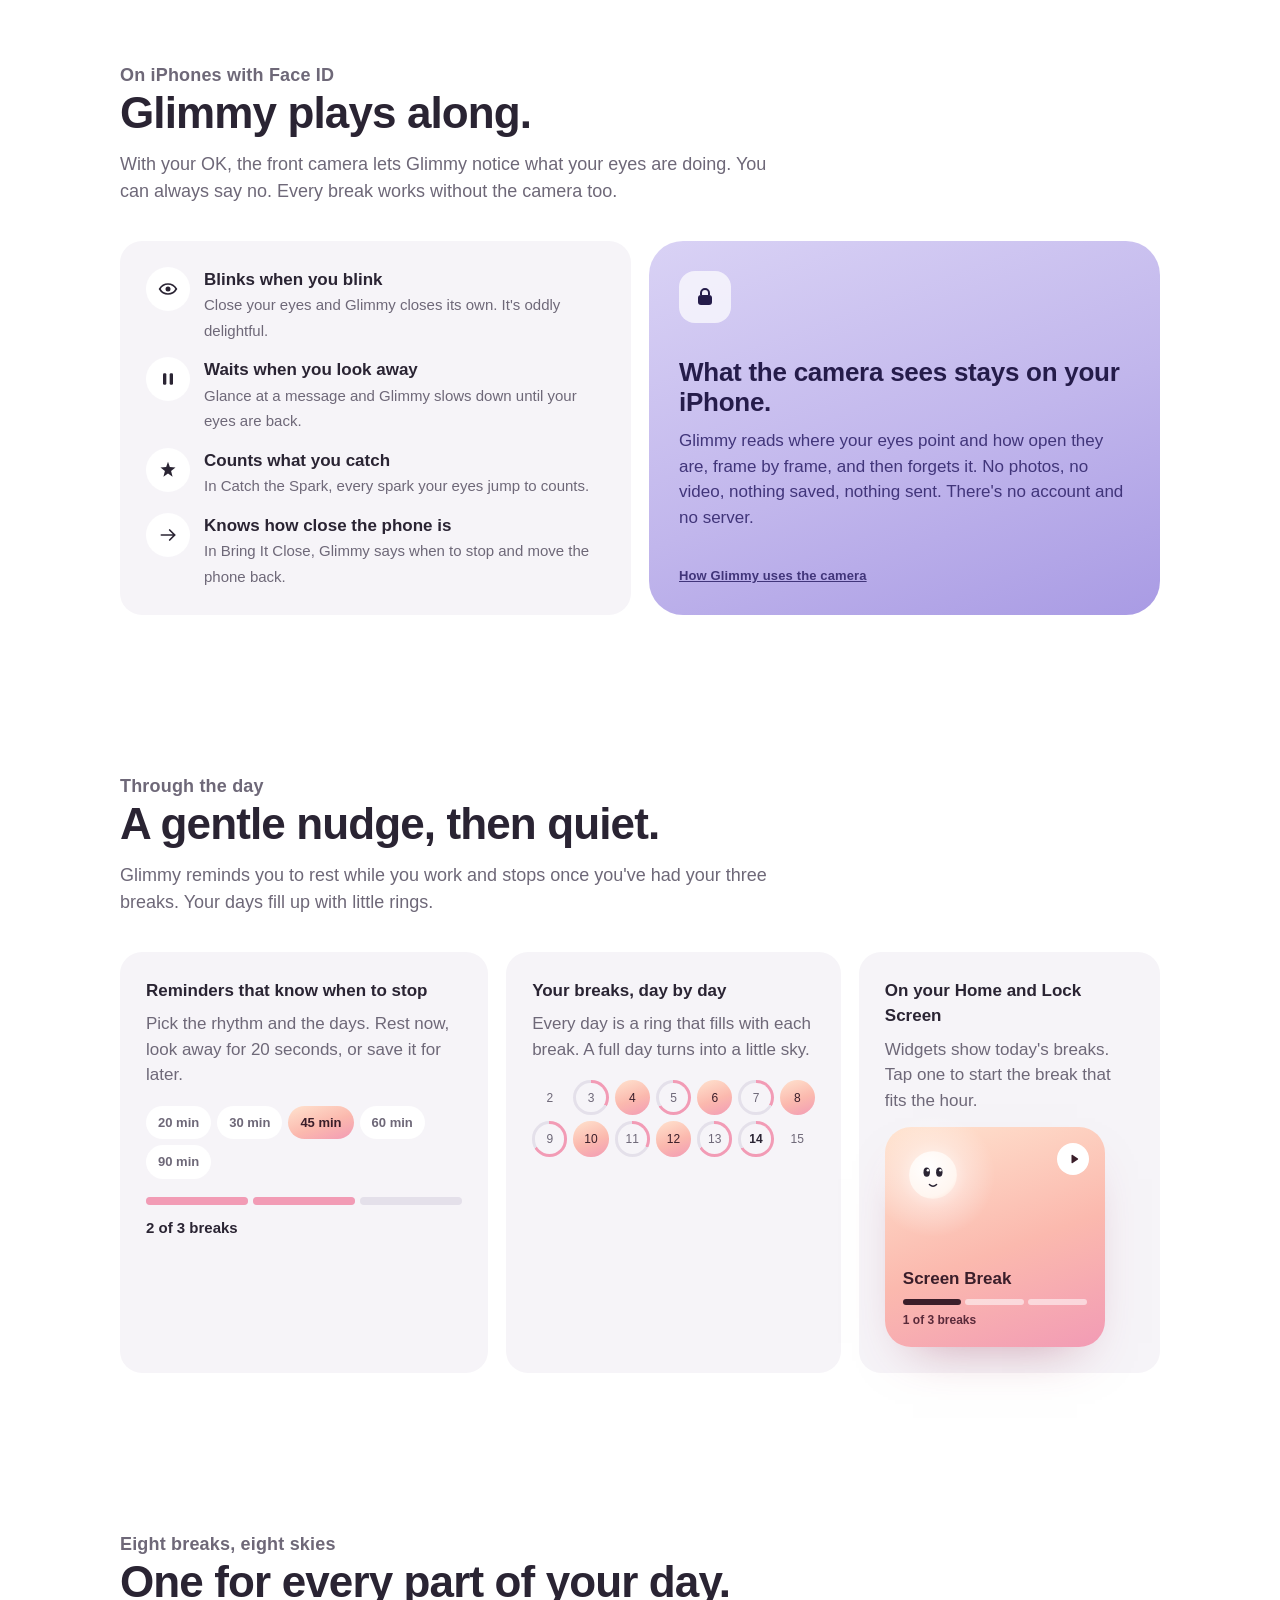
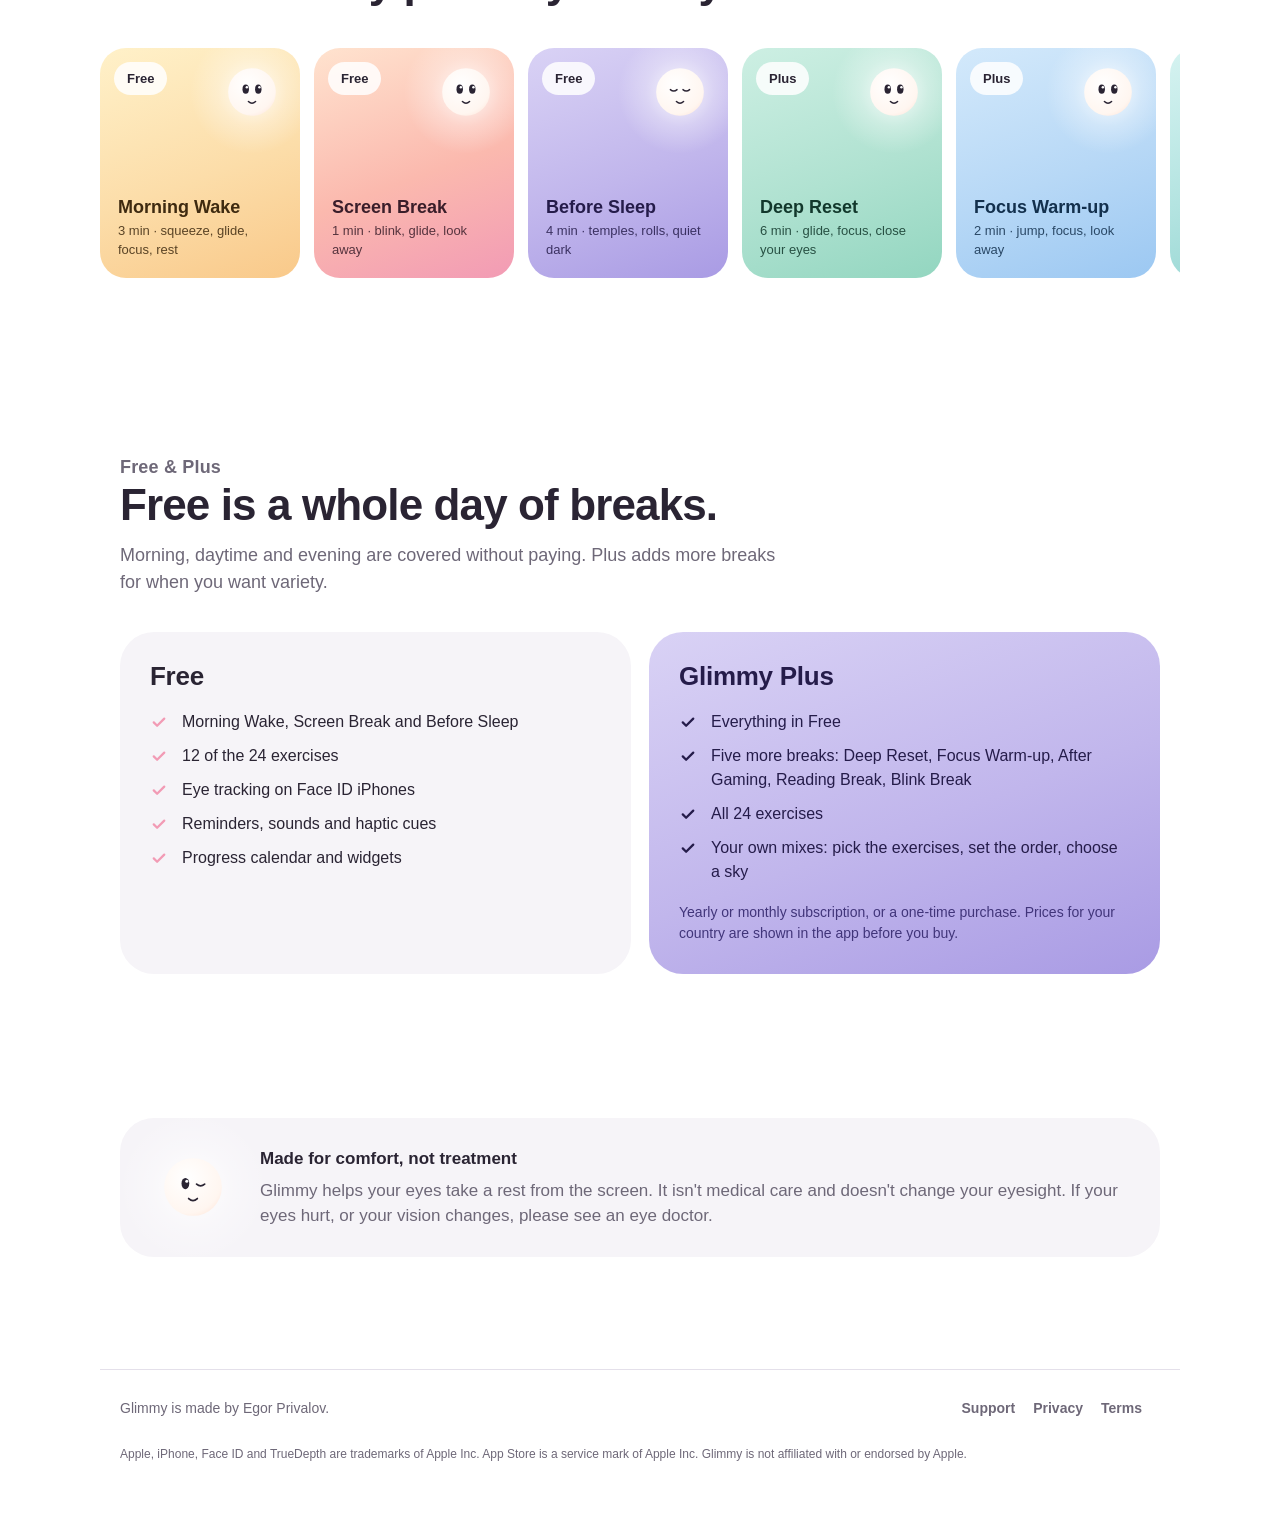
==== commit 74951ef2: "Privacy: Firebase usage counts and crash reports explained; nothing from the camera is sent" ====
--- a/index.html
+++ b/index.html
@@ -42,7 +42,7 @@
         <ul class="facts">
           <li class="chip">1 minute</li>
           <li class="chip">No account</li>
-          <li class="chip">Nothing leaves your iPhone</li>
+          <li class="chip">Your face never leaves your iPhone</li>
         </ul>
         <div class="cta">
           <span class="pill soon" role="note">
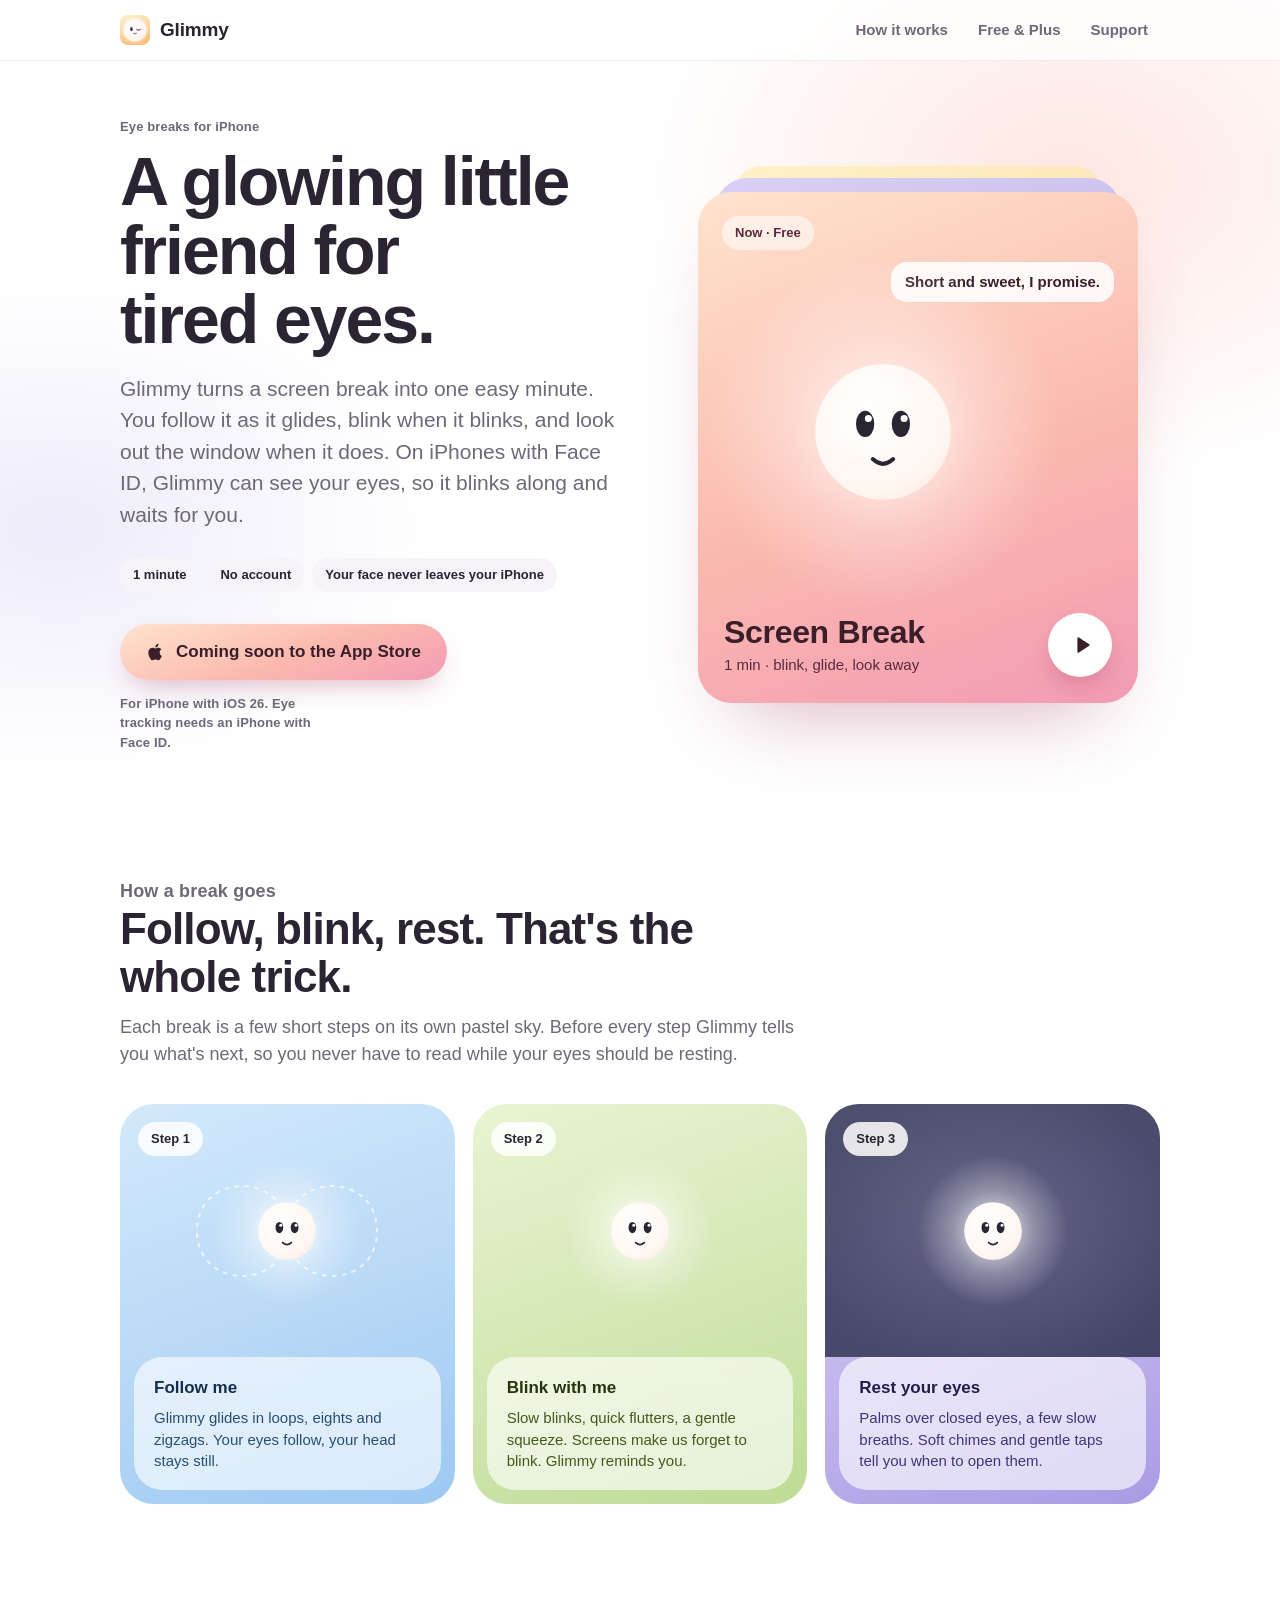
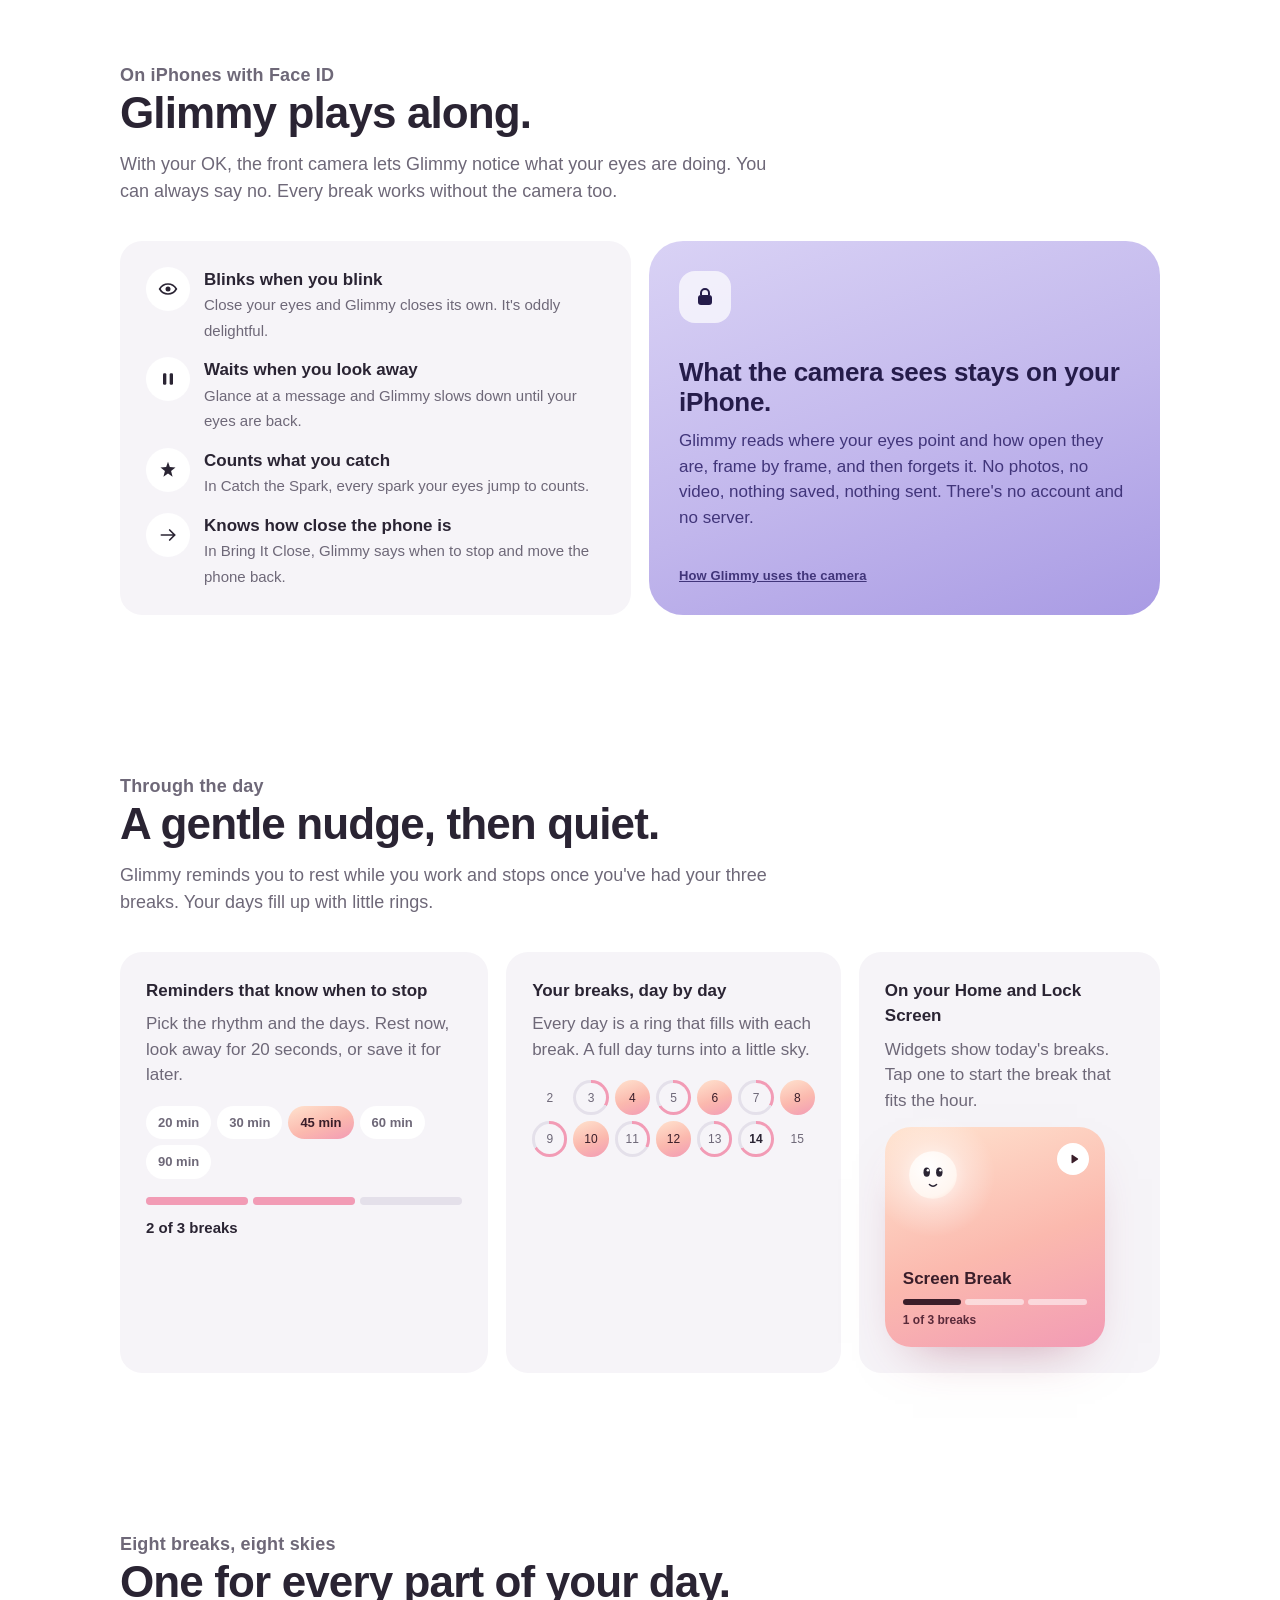
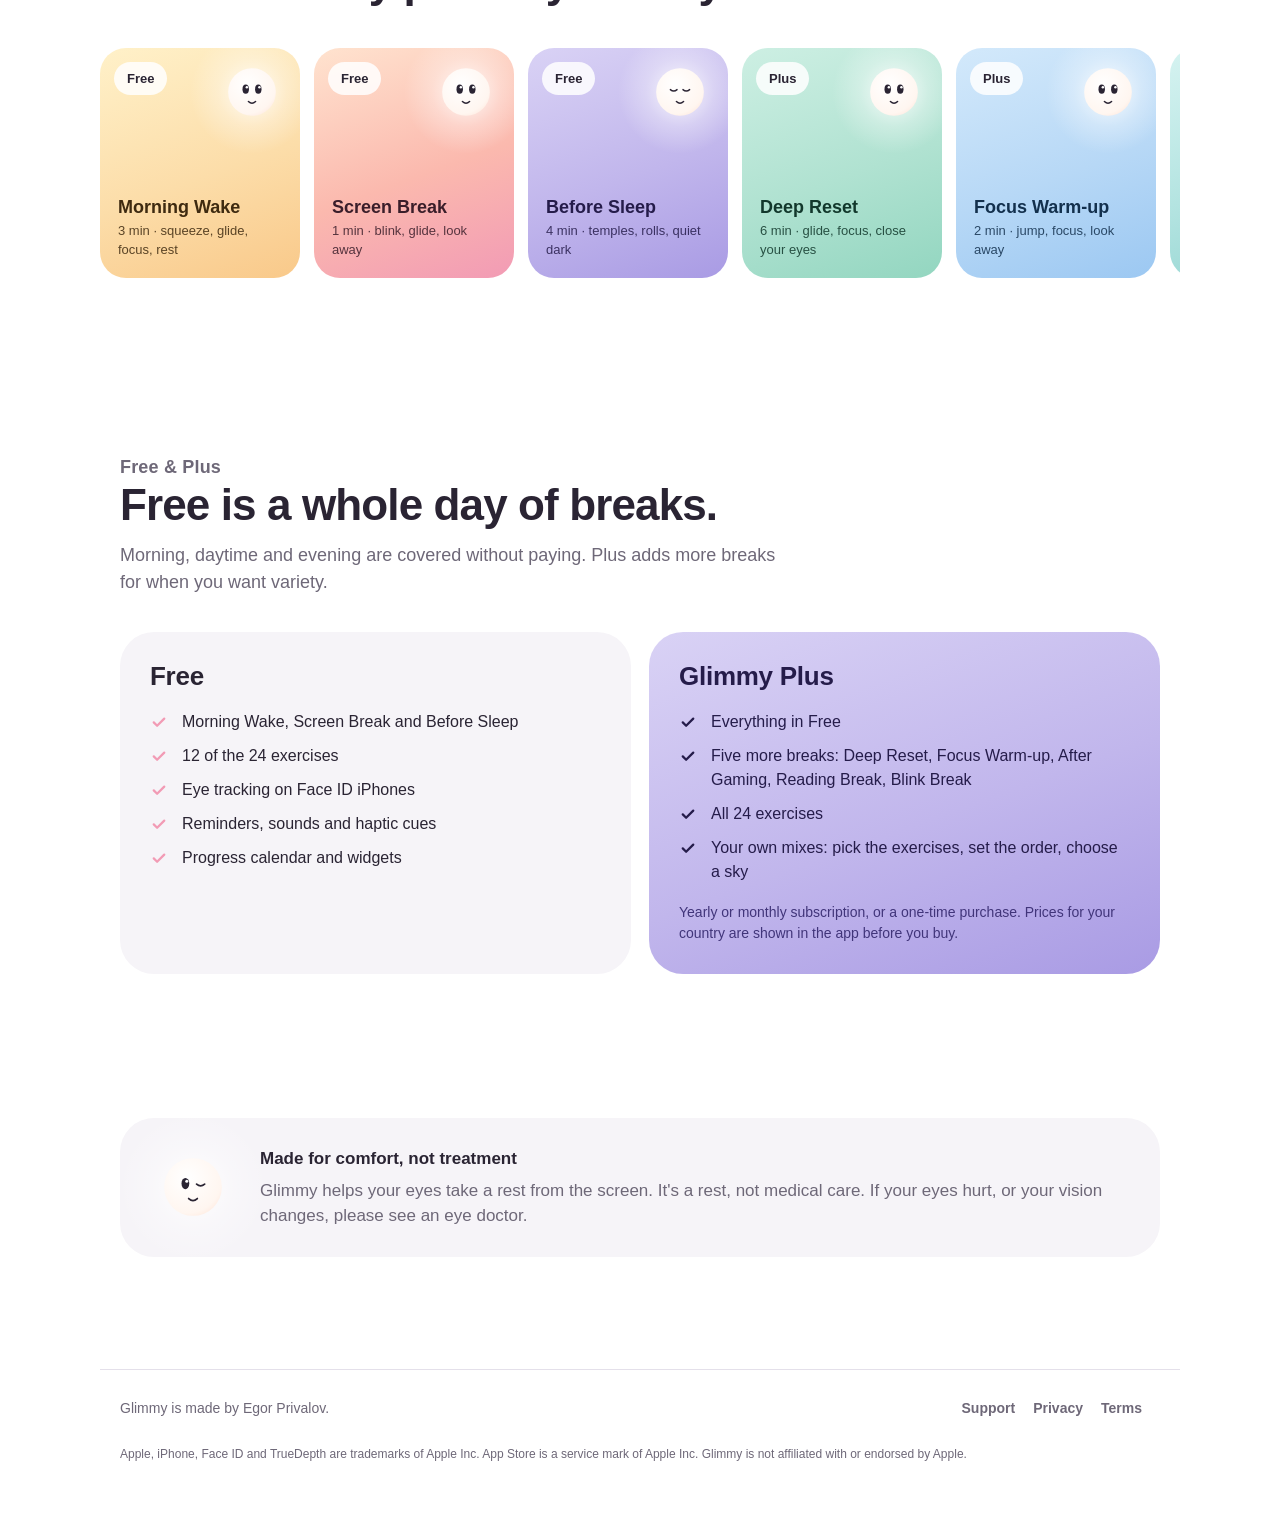
==== commit 5bbbdd91: "Safety note without the word eyesight" ====
--- a/index.html
+++ b/index.html
@@ -243,7 +243,7 @@
         <div class="g" data-glimmy="wink"></div>
         <div>
           <h2 class="heading">Made for comfort, not treatment</h2>
-          <p>Glimmy helps your eyes take a rest from the screen. It isn't medical care and doesn't change your eyesight. If your eyes hurt, or your vision changes, please see an eye doctor.</p>
+          <p>Glimmy helps your eyes take a rest from the screen. It's a rest, not medical care. If your eyes hurt, or your vision changes, please see an eye doctor.</p>
         </div>
       </div>
     </div>
